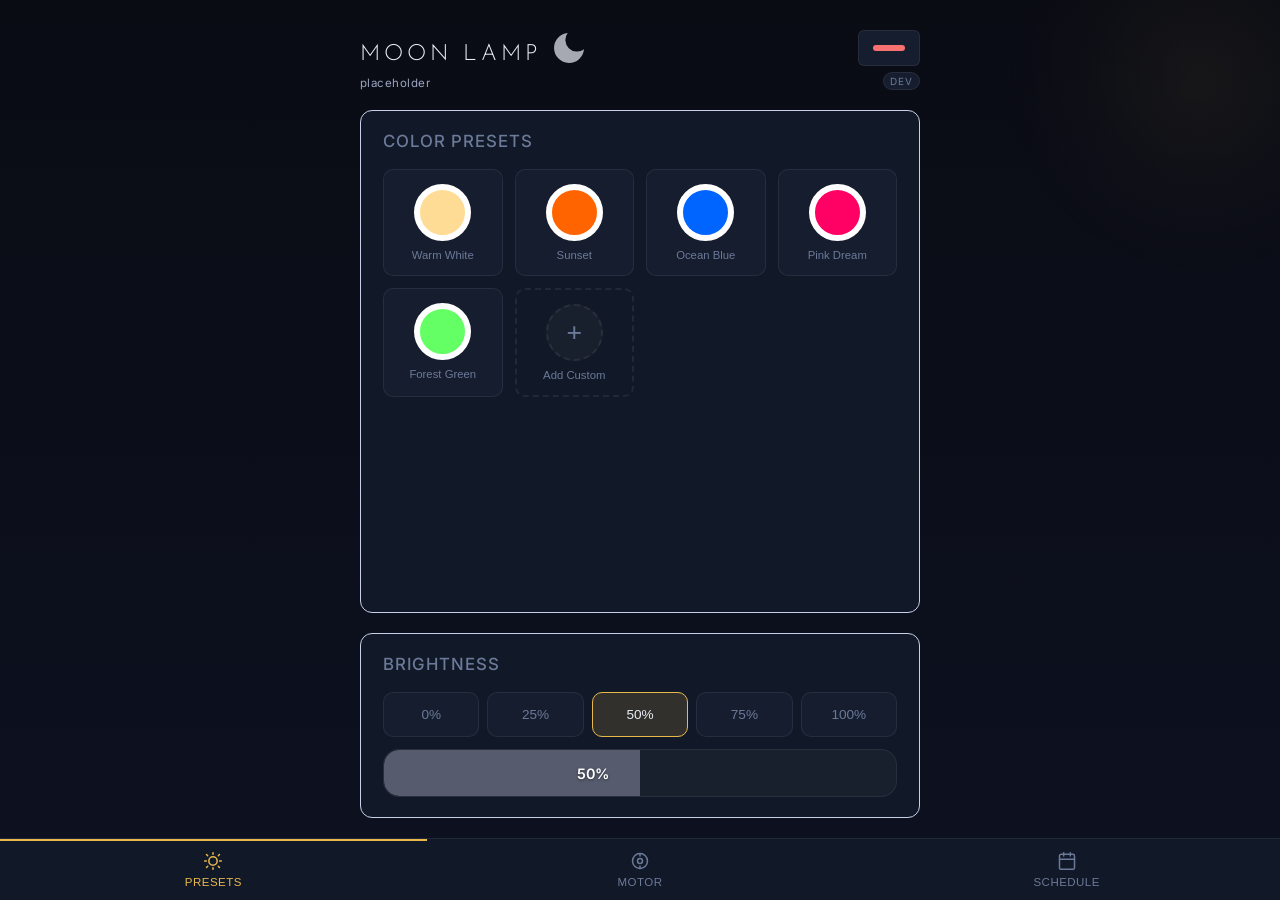
==== index.html @ 032ef9fb "Added specific date feature to motor control with calendar picker, time selection, and persistent da" ====
<!DOCTYPE html>
<html lang="en">

<head>
    <meta charset="UTF-8">
    <meta name="viewport" content="width=device-width, initial-scale=1.0">
    <meta name="theme-color" content="#0f0f1a">
    <meta name="description" content="Control your Moon Phase Lamp">

    <!-- iOS PWA Support -->
    <meta name="apple-mobile-web-app-capable" content="yes">
    <meta name="apple-mobile-web-app-status-bar-style" content="black-translucent">
    <meta name="apple-mobile-web-app-title" content="Moon Lamp">
    <link rel="apple-touch-icon" href="icon-192.png">
    <link rel="apple-touch-icon" sizes="180x180" href="icon-192.png">

    <title>Moon Lamp Control</title>
    <link rel="manifest" href="manifest.json">
    <link rel="preconnect" href="https://fonts.googleapis.com">
    <link rel="preconnect" href="https://fonts.gstatic.com" crossorigin>
    <link href="https://fonts.googleapis.com/css2?family=Inter:wght@400;500;600;700&family=Josefin+Sans:wght@300;400;600&display=swap" rel="stylesheet">

    <!-- Modular CSS -->
    <link rel="stylesheet" href="css/base.css">
    <link rel="stylesheet" href="css/components.css">
    <link rel="stylesheet" href="css/tabs.css">
    <link rel="stylesheet" href="css/led-ring.css">
    <link rel="stylesheet" href="css/presets.css">
    <link rel="stylesheet" href="css/motor.css">
    <link rel="stylesheet" href="css/automations.css">
    <link rel="stylesheet" href="css/modal.css">
    <link rel="stylesheet" href="css/responsive.css">

    <link rel="icon" type="image/svg+xml" href="icon.svg">
    <link rel="icon" type="image/png" href="icon-192.png">
</head>

<body>
    <div class="container">
        <header>
            <div class="header-row">
                <div class="app-title">
                    <h1>Moon Lamp</h1>
                    <span id="titleMoonIcon"></span>
                </div>
                <div class="header-actions">
                    <!-- Reset button (hidden, for debugging)
                    <button class="reset-btn" id="resetAppBtn" title="Reset app and clear cache">
                        <svg width="18" height="18" viewBox="0 0 24 24" fill="none" stroke="currentColor" stroke-width="2">
                            <path d="M3 12a9 9 0 0 1 9-9 9.75 9.75 0 0 1 6.74 2.74L21 8"/>
                            <path d="M21 3v5h-5"/>
                            <path d="M21 12a9 9 0 0 1-9 9 9.75 9.75 0 0 1-6.74-2.74L3 16"/>
                            <path d="M3 21v-5h5"/>
                        </svg>
                    </button>
                    -->
                    <div class="connection-status" id="connectionStatus">
                        <span class="status-dot" id="statusDot"></span>
                    </div>
                </div>
            </div>
            <div class="header-row">
                <span id="deviceNameLabel" class="device-name"></span>
                <span id="appVersion" class="app-version"></span>
            </div>
        </header>

        <!-- Presets Tab -->
        <div class="tab-content active" id="presets">
            <div class="presets-layout">
                <div class="card color-presets-card">
                    <h2>Color Presets</h2>
                    <div class="preset-grid-scroll">
                        <div class="preset-grid">
                            <button class="preset-btn" data-preset="0">
                                <div class="preset-color" style="background: rgb(255,220,150);"></div>
                                <span>Warm White</span>
                            </button>
                            <button class="preset-btn" data-preset="1">
                                <div class="preset-color" style="background: rgb(255,100,0);"></div>
                                <span>Sunset</span>
                            </button>
                            <button class="preset-btn" data-preset="2">
                                <div class="preset-color" style="background: rgb(0,100,255);"></div>
                                <span>Ocean Blue</span>
                            </button>
                            <button class="preset-btn" data-preset="3">
                                <div class="preset-color" style="background: rgb(255,0,100);"></div>
                                <span>Pink Dream</span>
                            </button>
                            <button class="preset-btn" data-preset="4">
                                <div class="preset-color" style="background: rgb(100,255,100);"></div>
                                <span>Forest Green</span>
                            </button>
                        </div>
                    </div>
                </div>

                <div class="card brightness-card">
                    <h2>Brightness</h2>
                    <div class="brightness-grid">
                        <button class="brightness-btn" data-brightness="0">0%</button>
                        <button class="brightness-btn" data-brightness="25">25%</button>
                        <button class="brightness-btn" data-brightness="50">50%</button>
                        <button class="brightness-btn" data-brightness="75">75%</button>
                        <button class="brightness-btn" data-brightness="100">100%</button>
                    </div>
                    <div class="brightness-slider-container">
                        <div class="brightness-slider" id="brightnessSlider">
                            <div class="brightness-slider-fill" id="brightnessSliderFill"></div>
                            <span class="brightness-slider-value" id="brightnessSliderValue">50%</span>
                        </div>
                    </div>
                </div>
            </div>
        </div>

        <!-- Custom Tab -->
        <div class="tab-content" id="custom">
            <!-- LED Ring Visualization (only visible on Custom tab) -->
            <div class="card">
                <div class="led-ring-header">
                    <h2>LED Ring</h2>
                    <label class="toggle-label">
                        <input type="checkbox" id="selectMultipleToggle">
                        <span>Select multiple</span>
                    </label>
                </div>
                <div class="led-ring" id="ledRing">
                    <!-- LEDs will be generated by JavaScript -->
                    <button class="led-center-btn" id="selectAllBtn">
                        <span>ALL</span>
                    </button>
                </div>
            </div>

            <!-- Unified LED Control -->
            <div class="card">
                <h2>LED Control</h2>
                <p class="info-text" id="ledControlInfo">Select LEDs in the ring above, then apply color and brightness.
                </p>

                <div class="color-picker">
                    <label>Color:</label>
                    <input type="color" id="colorPicker" value="#ffdc96">
                </div>
                <div class="brightness-control">
                    <label>Brightness:</label>
                    <input type="range" id="customBrightness" min="0" max="100" value="75">
                    <span id="customBrightnessValue">75%</span>
                </div>

                <p class="info-text" id="selectedLedInfo">Selected: <span id="selectedLedCount">0 LEDs</span></p>

                <button class="btn btn-primary" id="applyCustomBtn">Select LEDs first</button>
            </div>
        </div>

        <!-- Motor Tab -->
        <div class="tab-content" id="motor">
            <div class="motor-layout">
                <div class="card motor-card">
                    <div class="motor-header">
                        <h2>Motor Control</h2>
                        <div id="specificDateDisplay" class="specific-date-display">
                            <svg width="13" height="13" viewBox="0 0 24 24" fill="none" stroke="currentColor"
                                stroke-width="2" stroke-linecap="round" stroke-linejoin="round">
                                <rect x="3" y="4" width="18" height="18" rx="2" ry="2"></rect>
                                <line x1="16" y1="2" x2="16" y2="6"></line>
                                <line x1="8" y1="2" x2="8" y2="6"></line>
                                <line x1="3" y1="10" x2="21" y2="10"></line>
                            </svg>
                            <span id="specificDateText"></span>
                        </div>
                    </div>
                    <div class="motor-dial-container">
                        <svg id="motorDial" viewBox="0 0 250 250">
                            <!-- Outer circle -->
                            <circle cx="125" cy="125" r="100" fill="none" stroke="rgba(200,207,232,0.2)" stroke-width="3" />
                            <circle cx="125" cy="125" r="85" fill="none" stroke="rgba(128,128,128,0.25)" stroke-width="1"
                                stroke-dasharray="4 4" />
                            <!-- Degree markers -->
                            <g id="degreeMarkers"></g>
                            <!-- Current position marker (blue) -->
                            <line id="currentPosMarker" x1="125" y1="125" x2="125" y2="35" stroke="#3b82f6" stroke-width="4"
                                stroke-linecap="round" opacity="0.7" />
                            <!-- Target pointer (green) -->
                            <line id="motorPointer" x1="125" y1="125" x2="125" y2="35" stroke="#22c55e" stroke-width="5"
                                stroke-linecap="round" />
                            <circle cx="125" cy="125" r="16" fill="#22c55e" />
                            <circle cx="125" cy="125" r="12" style="fill: var(--background)" />
                            <g id="dialMoonPhase"></g>
                        </svg>
                        <div class="motor-angle-display">
                            <div class="current-pos-value"><span id="currentPosition">0°</span></div>
                            <div class="motor-value"><span id="motorValue">0°</span></div>
                        </div>
                    </div>
                    <div class="motor-buttons-container">
                        <div class="motor-left-buttons">
                            <div class="motor-settings-container">
                                <button class="square-btn settings-btn" id="motorSettingsBtn" title="Motor settings">
                                    <svg width="20" height="20" viewBox="0 0 24 24" fill="none" stroke="currentColor"
                                        stroke-width="2" stroke-linecap="round" stroke-linejoin="round">
                                        <circle cx="12" cy="12" r="3"></circle>
                                        <path
                                            d="M19.4 15a1.65 1.65 0 0 0 .33 1.82l.06.06a2 2 0 0 1 0 2.83 2 2 0 0 1-2.83 0l-.06-.06a1.65 1.65 0 0 0-1.82-.33 1.65 1.65 0 0 0-1 1.51V21a2 2 0 0 1-2 2 2 2 0 0 1-2-2v-.09A1.65 1.65 0 0 0 9 19.4a1.65 1.65 0 0 0-1.82.33l-.06.06a2 2 0 0 1-2.83 0 2 2 0 0 1 0-2.83l.06-.06a1.65 1.65 0 0 0 .33-1.82 1.65 1.65 0 0 0-1.51-1H3a2 2 0 0 1-2-2 2 2 0 0 1 2-2h.09A1.65 1.65 0 0 0 4.6 9a1.65 1.65 0 0 0-.33-1.82l-.06-.06a2 2 0 0 1 0-2.83 2 2 0 0 1 2.83 0l.06.06a1.65 1.65 0 0 0 1.82.33H9a1.65 1.65 0 0 0 1-1.51V3a2 2 0 0 1 2-2 2 2 0 0 1 2 2v.09a1.65 1.65 0 0 0 1 1.51 1.65 1.65 0 0 0 1.82-.33l.06-.06a2 2 0 0 1 2.83 0 2 2 0 0 1 0 2.83l-.06.06a1.65 1.65 0 0 0-.33 1.82V9a1.65 1.65 0 0 0 1.51 1H21a2 2 0 0 1 2 2 2 2 0 0 1-2 2h-.09a1.65 1.65 0 0 0-1.51 1z">
                                        </path>
                                    </svg>
                                </button>
                                <div class="motor-settings-menu" id="motorSettingsMenu">
                                    <button class="menu-item" id="updateEveryBtn">
                                        <svg width="16" height="16" viewBox="0 0 24 24" fill="none" stroke="currentColor"
                                            stroke-width="2" stroke-linecap="round" stroke-linejoin="round">
                                            <circle cx="12" cy="12" r="10"></circle>
                                            <polyline points="12 6 12 12 16 14"></polyline>
                                        </svg>
                                        Update every
                                    </button>
                                    <button class="menu-item" id="calibrateBtn">
                                        <svg width="16" height="16" viewBox="0 0 24 24" fill="none" stroke="currentColor"
                                            stroke-width="2" stroke-linecap="round" stroke-linejoin="round">
                                            <circle cx="12" cy="12" r="10"></circle>
                                            <line x1="22" y1="12" x2="18" y2="12"></line>
                                            <line x1="6" y1="12" x2="2" y2="12"></line>
                                            <line x1="12" y1="6" x2="12" y2="2"></line>
                                            <line x1="12" y1="22" x2="12" y2="18"></line>
                                        </svg>
                                        Calibrate
                                    </button>
                                    <button class="menu-item" id="zeroBtn">
                                        <svg width="16" height="16" viewBox="0 0 24 24" fill="none" stroke="currentColor"
                                            stroke-width="2" stroke-linecap="round" stroke-linejoin="round">
                                            <circle cx="12" cy="12" r="10"></circle>
                                            <line x1="12" y1="8" x2="12" y2="16"></line>
                                            <line x1="8" y1="12" x2="16" y2="12"></line>
                                        </svg>
                                        Zero
                                    </button>
                                    <button class="menu-item" id="specificDateBtn">
                                        <svg width="16" height="16" viewBox="0 0 24 24" fill="none" stroke="currentColor"
                                            stroke-width="2" stroke-linecap="round" stroke-linejoin="round">
                                            <rect x="3" y="4" width="18" height="18" rx="2" ry="2"></rect>
                                            <line x1="16" y1="2" x2="16" y2="6"></line>
                                            <line x1="8" y1="2" x2="8" y2="6"></line>
                                            <line x1="3" y1="10" x2="21" y2="10"></line>
                                        </svg>
                                        Specific date
                                    </button>
                                </div>
                            </div>
                            <button class="square-btn speed-toggle-btn" id="speedToggleBtn" title="Motor speed">
                                <span id="speedToggleIcon">▶</span>
                            </button>
                        </div>
                        <div class="moon-btn-container">
                            <span class="moon-angle-label" id="moonAngle">--°</span>
                            <span class="auto-tracking-label" id="autoTrackingLabel"></span>
                            <button class="square-btn moon-btn" id="realMoonBtn"
                                title="Set to Real Moon Position">
                                <!-- Injected at runtime by motor-controller.js via moonIconSvg() from utils.js -->
                            </button>
                        </div>
                    </div>
                </div>

            </div>
            <div class="motor-presets-card">
                <div class="motor-preset-scroll">
                    <div class="motor-preset-list" id="motorPresetList"></div>
                </div>
            </div>
        </div>

        <!-- Automations Tab -->
        <div class="tab-content" id="automations">
            <div class="card">
                <h2>Scheduled Lighting</h2>

                <div id="automationsList">
                    <p class="info-text">Connect to lamp to view automations.</p>
                </div>

                <!-- Add Schedule Button -->
                <button class="btn btn-primary" id="addAutomationBtn">Add Schedule</button>
            </div>
        </div>

    </div>

    <div class="tabs">
        <button class="tab-btn active" data-tab="presets">
            <svg width="20" height="20" viewBox="0 0 24 24" fill="none" stroke="currentColor" stroke-width="1.8" stroke-linecap="round" stroke-linejoin="round"><circle cx="12" cy="12" r="5"/><path d="M12 2v2M12 20v2M4.22 4.22l1.42 1.42M18.36 18.36l1.42 1.42M2 12h2M20 12h2M4.22 19.78l1.42-1.42M18.36 5.64l1.42-1.42"/></svg>
            <span>Presets</span>
        </button>
        <button class="tab-btn" data-tab="motor">
            <svg width="20" height="20" viewBox="0 0 24 24" fill="none" stroke="currentColor" stroke-width="1.8" stroke-linecap="round" stroke-linejoin="round"><circle cx="12" cy="12" r="3"/><circle cx="12" cy="12" r="9"/><line x1="12" y1="3" x2="12" y2="6"/><line x1="12" y1="18" x2="12" y2="21"/></svg>
            <span>Motor</span>
        </button>
        <button class="tab-btn" data-tab="automations">
            <svg width="20" height="20" viewBox="0 0 24 24" fill="none" stroke="currentColor" stroke-width="1.8" stroke-linecap="round" stroke-linejoin="round"><rect x="3" y="4" width="18" height="18" rx="2"/><line x1="16" y1="2" x2="16" y2="6"/><line x1="8" y1="2" x2="8" y2="6"/><line x1="3" y1="10" x2="21" y2="10"/></svg>
            <span>Schedule</span>
        </button>
    </div>

    <script src="suncalc.js"></script>
    <script src="iro.min.js"></script>
    <script type="module" src="js/app.js"></script>
</body>

</html>
---- css/base.css ----
* {
    margin: 0;
    padding: 0;
    box-sizing: border-box;
}

html {
    height: 100%;
    height: var(--app-height, 100dvh);
    overscroll-behavior-x: none;
}

:root {
    --primary: #c8cfe8;
    --primary-light: #e2e6f3;
    --secondary: #8b95b8;
    --background: #0a0c14;
    --background-gradient: linear-gradient(180deg, #0a0c14 0%, #0d1120 100%);
    --card-bg: #111827;
    --card-border: rgba(255, 255, 255, 0.07);
    --card-glow: transparent;
    --text: #e8ecf4;
    --text-secondary: #6b7a99;
    --accent: #e8b84b;
    --accent-glow: rgba(232, 184, 75, 0.25);
    --success: #4ade80;
    --success-glow: rgba(74, 222, 128, 0.3);
    --danger: #f87171;
    --danger-glow: rgba(248, 113, 113, 0.3);
    --glass-bg: rgba(255, 255, 255, 0.03);
    --glass-border: rgba(255, 255, 255, 0.07);
    --surface: #161d2e;
    --surface-raised: #1c2438;
    --dial-target: #22c55e;
    --dial-current: #3b82f6;
    --accent-bg: rgba(232, 184, 75, 0.15);
    --hover-border: rgba(255, 255, 255, 0.15);
}

[data-theme="light"] {
    --primary: #3d4f7c;
    --primary-light: #5a6fa0;
    --secondary: #6b7a99;
    --background: #f0f2f7;
    --background-gradient: linear-gradient(180deg, #f0f2f7 0%, #e8ebf4 100%);
    --card-bg: #ffffff;
    --card-border: rgba(0, 0, 0, 0.08);
    --card-glow: transparent;
    --text: #1a2035;
    --text-secondary: #5a6580;
    --accent: #f59e0b;
    --accent-glow: rgba(245, 158, 11, 0.2);
    --success: #16a34a;
    --success-glow: rgba(22, 163, 74, 0.2);
    --danger: #dc2626;
    --danger-glow: rgba(220, 38, 38, 0.2);
    --glass-bg: rgba(0, 0, 0, 0.02);
    --glass-border: rgba(0, 0, 0, 0.08);
    --surface: #e8ebf4;
    --surface-raised: #dde1ee;
    --dial-target: #34d399;
    --dial-current: #2563eb;
    --accent-bg: rgba(245, 158, 11, 0.15);
    --hover-border: rgba(0, 0, 0, 0.2);
}

body {
    font-family: 'Inter', -apple-system, BlinkMacSystemFont, 'Segoe UI', Roboto, Oxygen, Ubuntu, Cantarell, sans-serif;
    background: var(--background);
    background-image: var(--background-gradient);
    background-attachment: fixed;
    color: var(--text);
    height: var(--app-height, 100dvh);
    margin: 0;
    display: flex;
    flex-direction: column;
    overflow-x: hidden;
    overflow-y: auto;
    overscroll-behavior-y: contain;
    position: relative;
}

/* Subtle moon glow in top-right corner */
body::before {
    content: '';
    position: fixed;
    top: -120px;
    right: -120px;
    width: 400px;
    height: 400px;
    border-radius: 50%;
    background: radial-gradient(circle, rgba(232, 184, 75, 0.06) 0%, rgba(232, 184, 75, 0.02) 40%, transparent 70%);
    pointer-events: none;
    z-index: 0;
}

.container {
    flex: 1 1 0;
    max-width: 600px;
    width: 100%;
    margin: 0 auto;
    padding: 20px;
    position: relative;
    z-index: 1;
    overflow-x: hidden;
    overflow-y: auto;
    -webkit-overflow-scrolling: touch;
    overscroll-behavior-y: contain;
    display: flex;
    flex-direction: column;
    min-height: 0;
}

header {
    display: flex;
    flex-direction: column;
    gap: 6px;
    margin-bottom: 10px;
    padding: 0 0 10px 0;
    flex-shrink: 0;
}

.header-row {
    display: flex;
    align-items: flex-end;
    justify-content: space-between;
}

.header-actions {
    display: flex;
    align-items: center;
    gap: 12px;
}

.reset-btn {
    background: transparent;
    border: 1px solid var(--glass-border);
    border-radius: 50%;
    width: 36px;
    height: 36px;
    display: flex;
    align-items: center;
    justify-content: center;
    cursor: pointer;
    color: var(--text-secondary);
}

.reset-btn:active {
    transform: scale(0.95);
    background: rgba(255, 255, 255, 0.1);
}

.update-btn {
    display: inline-flex;
    align-items: center;
    justify-content: center;
    padding: 0 14px;
    height: 36px;
    background: var(--success);
    border: none;
    border-radius: 6px;
    color: var(--background);
    font-size: 0.8em;
    font-weight: 600;
    letter-spacing: 0.03em;
    cursor: pointer;
}

.update-btn:hover {
    opacity: 0.9;
}

.update-btn:active {
    transform: scale(0.97);
}

.install-btn {
    display: inline-flex;
    align-items: center;
    justify-content: center;
    padding: 0 14px;
    height: 36px;
    background: var(--surface-raised);
    border: 1px solid var(--glass-border);
    border-radius: 6px;
    color: var(--text);
    font-size: 0.8em;
    font-weight: 600;
    letter-spacing: 0.03em;
    cursor: pointer;
}

.install-btn:hover {
    background: var(--card-bg);
}

.install-btn:active {
    transform: scale(0.97);
}

.app-title {
    display: flex;
    align-items: baseline;
    gap: 8px;
    cursor: pointer;
    user-select: none;
    -webkit-user-select: none;
}

#titleMoonIcon {
    display: inline-flex;
    color: var(--text);
    opacity: 0.7;
    line-height: 0;
    position: relative;
    top: 8px;
}

.device-name {
    font-family: 'Inter', sans-serif;
    font-size: 0.72em;
    font-weight: 400;
    color: #9aa5c0;
    letter-spacing: 0.04em;
    opacity: 0;
    transition: opacity 0.3s ease;
    white-space: nowrap;
    overflow: hidden;
    text-overflow: ellipsis;
    max-width: 160px;
}

.device-name.visible {
    opacity: 1;
}

.device-name.clickable {
    cursor: pointer;
}

.device-name.clickable:hover {
    color: var(--text);
}

h1 {
    font-family: 'Josefin Sans', 'Inter', sans-serif;
    font-size: 1.4em;
    font-weight: 300;
    color: var(--text);
    letter-spacing: 0.18em;
    text-transform: uppercase;
    cursor: pointer;
    user-select: none;
    -webkit-user-select: none;
    white-space: nowrap;
}

.app-version {
    font-size: 0.62em;
    color: var(--text-secondary);
    text-transform: uppercase;
    letter-spacing: 0.1em;
    padding: 2px 6px;
    border: 1px solid var(--glass-border);
    border-radius: 999px;
    background: var(--surface);
}

h2 {
    font-size: 1.05em;
    margin-bottom: 18px;
    color: var(--text-secondary);
    font-weight: 500;
    letter-spacing: 0.06em;
    text-transform: uppercase;
    display: flex;
    align-items: center;
    gap: 8px;
}

h3 {
    font-size: 1em;
    margin-bottom: 12px;
    color: var(--text-secondary);
    font-weight: 500;
    letter-spacing: 0.04em;
    text-transform: uppercase;
}

.info-text {
    color: var(--text-secondary);
    font-size: 0.85em;
    margin-top: 12px;
    line-height: 1.5;
}
---- css/components.css ----
/* Connection Status */
.connection-status {
    display: inline-flex;
    align-items: center;
    justify-content: center;
    background: var(--surface);
    padding: 0 14px;
    border-radius: 6px;
    border: 1px solid var(--glass-border);
    cursor: pointer;
    height: 36px;
}

.connection-status:hover {
    border-color: var(--hover-border);
}

.status-dot {
    width: 32px;
    height: 6px;
    border-radius: 3px;
    background: var(--danger);
    display: flex;
    align-items: center;
    padding: 0 2px;
    gap: 2px;
    overflow: hidden;
}

.status-retry-dot {
    width: 4px;
    min-width: 4px;
    height: 4px;
    border-radius: 50%;
    background: rgba(180, 30, 30, 0.85);
    flex-shrink: 0;
}

.status-dot.connecting {
    background: #60a5fa;
    animation: pulse 1.5s ease-in-out infinite;
}

.status-dot.connected {
    background: var(--success);
}

.status-dot.disconnecting {
    background: var(--danger);
    animation: pulse 1s ease-in-out infinite;
}

@keyframes pulse {
    0%, 100% {
        opacity: 1;
        transform: scale(1);
    }
    50% {
        opacity: 0.6;
        transform: scale(0.9);
    }
}

/* Cards */
.card {
    background: var(--card-bg);
    border-radius: 12px;
    padding: 20px 22px;
    margin-bottom: 16px;
    border: 1px solid var(--primary);
}

/* Buttons */
.btn {
    padding: 13px 24px;
    border: none;
    border-radius: 8px;
    font-size: 0.9em;
    font-weight: 600;
    cursor: pointer;
    width: 100%;
    margin-bottom: 10px;
    letter-spacing: 0.03em;
}

.btn-primary {
    background: var(--primary);
    color: var(--background);
}

.btn-primary:hover {
    background: var(--primary-light);
}

.btn-primary:active {
    transform: scale(0.98);
    opacity: 0.9;
}

.btn-secondary {
    background: var(--surface);
    color: var(--text);
    border: 1px solid var(--glass-border);
}

.btn-secondary:hover {
    background: var(--surface-raised);
    border-color: var(--hover-border);
}

.btn:disabled {
    opacity: 0.35;
    cursor: not-allowed;
    transform: none !important;
}

.btn-icon {
    background: none;
    border: none;
    font-size: 1.2em;
    cursor: pointer;
    padding: 8px;
    border-radius: 8px;
}

.btn-icon:hover {
    background: rgba(255, 255, 255, 0.1);
}

.btn-icon.delete-btn {
    color: var(--text-secondary);
}

.btn-icon.delete-btn:hover {
    color: #ef4444;
    transform: scale(1.1);
}

.btn-icon.loading {
    pointer-events: none;
    opacity: 0.6;
    position: relative;
}

.btn-icon.loading svg {
    opacity: 0;
}

.btn-icon.loading::after {
    content: '';
    position: absolute;
    top: 50%;
    left: 50%;
    width: 14px;
    height: 14px;
    margin: -7px 0 0 -7px;
    border: 2px solid rgba(255, 255, 255, 0.2);
    border-top-color: var(--text-secondary);
    border-radius: 50%;
    animation: spinnerRing 0.7s linear infinite;
}

@keyframes spinnerRing {
    to { transform: rotate(360deg); }
}

/* Toggle Label */
.toggle-label {
    display: flex;
    align-items: center;
    gap: 10px;
    font-size: 0.85em;
    color: var(--text-secondary);
    cursor: pointer;
    padding: 6px 12px;
    background: var(--glass-bg);
    border-radius: 20px;
    border: 1px solid var(--glass-border);
}

.toggle-label:hover {
    background: rgba(255, 255, 255, 0.06);
    border-color: var(--primary);
}

.toggle-label input[type="checkbox"] {
    cursor: pointer;
    width: 16px;
    height: 16px;
    accent-color: var(--primary);
}

.toggle-label.small {
    font-size: 0.85em;
}

/* Square Button */
.square-btn {
    width: 56px;
    height: 56px;
    border-radius: 8px;
    background: var(--surface);
    border: 1px solid var(--glass-border);
    cursor: pointer;
    display: flex;
    align-items: center;
    justify-content: center;
}

.square-btn:hover {
    background: var(--surface-raised);
    border-color: var(--hover-border);
}

/* Form Elements */
.form-row {
    display: flex;
    align-items: center;
    gap: 12px;
    margin-bottom: 12px;
}

.form-row label {
    min-width: 80px;
    color: var(--text-secondary);
    font-size: 0.9em;
}

.form-row input[type="time"] {
    flex: 1;
    padding: 10px 14px;
    background: var(--card-bg);
    border: 1px solid var(--glass-border);
    border-radius: 8px;
    color: var(--text);
    font-size: 0.95em;
    cursor: pointer;
    transition: border-color 0.3s ease;
    position: relative;
}

.form-row input[type="time"]::-webkit-calendar-picker-indicator {
    position: absolute;
    top: 0;
    left: 0;
    right: 0;
    bottom: 0;
    width: auto;
    height: auto;
    color: transparent;
    background: transparent;
    cursor: pointer;
}

.form-row input[type="time"]::-webkit-datetime-edit {
    cursor: pointer;
}

.form-row select {
    flex: 1;
    padding: 10px 14px;
    background: var(--card-bg);
    border: 1px solid var(--glass-border);
    border-radius: 8px;
    color: var(--text);
    font-size: 0.95em;
    cursor: pointer;
    transition: border-color 0.3s ease;
    appearance: none;
    -webkit-appearance: none;
}

.form-row input[type="time"]:focus,
.form-row select:focus {
    outline: none;
    border-color: var(--primary);
}

.form-row input[type="range"] {
    flex: 1;
    height: 6px;
    -webkit-appearance: none;
    appearance: none;
    background: rgba(255, 255, 255, 0.1);
    border-radius: 3px;
}

.form-row input[type="range"]::-webkit-slider-thumb {
    -webkit-appearance: none;
    width: 16px;
    height: 16px;
    border-radius: 50%;
    background: var(--primary);
    cursor: pointer;
}

.form-row span {
    min-width: 40px;
    text-align: right;
    font-weight: 600;
    color: var(--text);
    font-size: 0.9em;
}

/* Color Picker */
.color-picker {
    display: flex;
    align-items: center;
    gap: 15px;
    margin-bottom: 18px;
    padding: 12px 16px;
    background: var(--glass-bg);
    border-radius: 12px;
    border: 1px solid var(--glass-border);
}

.color-picker label {
    font-weight: 500;
    min-width: 70px;
    color: var(--text-secondary);
    font-size: 0.9em;
}

.color-picker input[type="color"] {
    width: 50px;
    height: 50px;
    border: none;
    border-radius: 12px;
    cursor: pointer;
    background: transparent;
    padding: 0;
}

.color-picker input[type="color"]::-webkit-color-swatch-wrapper {
    padding: 4px;
}

.color-picker input[type="color"]::-webkit-color-swatch {
    border-radius: 8px;
    border: 2px solid rgba(255, 255, 255, 0.15);
    box-shadow: 0 2px 10px rgba(0, 0, 0, 0.3);
}

/* Brightness Control */
.brightness-control {
    display: flex;
    align-items: center;
    gap: 15px;
    margin-bottom: 18px;
    padding: 12px 16px;
    background: var(--glass-bg);
    border-radius: 12px;
    border: 1px solid var(--glass-border);
}

.brightness-control label {
    font-weight: 500;
    min-width: 70px;
    color: var(--text-secondary);
    font-size: 0.9em;
}

.brightness-control input[type="range"] {
    flex: 1;
    height: 6px;
    -webkit-appearance: none;
    appearance: none;
    background: rgba(255, 255, 255, 0.1);
    border-radius: 3px;
    outline: none;
}

.brightness-control input[type="range"]::-webkit-slider-thumb {
    -webkit-appearance: none;
    appearance: none;
    width: 20px;
    height: 20px;
    border-radius: 50%;
    background: linear-gradient(135deg, var(--primary), var(--secondary));
    cursor: pointer;
    box-shadow: 0 2px 10px rgba(99, 102, 241, 0.4);
    transition: transform 0.2s ease;
}

.brightness-control input[type="range"]::-webkit-slider-thumb:hover {
    transform: scale(1.2);
}

.brightness-control span {
    min-width: 45px;
    text-align: right;
    font-weight: 600;
    color: var(--primary-light);
}

/* Dialog */
.preset-dialog {
    position: fixed;
    top: 0;
    left: 0;
    right: 0;
    bottom: 0;
    background: rgba(0, 0, 0, 0.7);
    backdrop-filter: blur(5px);
    display: flex;
    align-items: center;
    justify-content: center;
    z-index: 2000;
}

.preset-dialog-content {
    background: var(--card-bg);
    border: 1px solid var(--card-border);
    border-radius: 12px;
    padding: 24px;
    max-width: 90%;
    width: 340px;
    box-shadow: 0 8px 32px rgba(0, 0, 0, 0.4);
}

.preset-dialog-content h3 {
    margin-bottom: 20px;
    color: var(--text);
    font-size: 1.2em;
    font-weight: 600;
}

.preset-dialog-content.preset-dialog-wide {
    width: 360px;
}

.color-picker-container {
    display: flex;
    justify-content: center;
    margin-bottom: 20px;
}

.preset-dialog-content .form-row input[type="text"] {
    flex: 1;
    padding: 12px 14px;
    background: var(--card-bg);
    border: 1px solid var(--glass-border);
    border-radius: 8px;
    color: var(--text);
    font-size: 0.95em;
    transition: border-color 0.3s ease;
}

.preset-dialog-content .form-row input[type="text"]:focus {
    outline: none;
    border-color: var(--primary);
}

.preset-dialog-content .form-row input[type="text"]::placeholder {
    color: var(--text-secondary);
    opacity: 0.6;
}

.dialog-buttons {
    display: flex;
    gap: 12px;
    margin-top: 20px;
}

.dialog-buttons .btn {
    flex: 1;
    margin-bottom: 0;
}
---- css/tabs.css ----
/* Tabs */
.tabs {
    flex-shrink: 0;
    display: flex;
    background: var(--card-bg);
    border-top: 1px solid var(--card-border);
    z-index: 100;
}

.tab-btn {
    flex: 1;
    padding: 10px 8px 12px;
    background: transparent;
    border: none;
    border-top: 2px solid transparent;
    color: var(--text-secondary);
    font-size: 0.72em;
    font-weight: 500;
    letter-spacing: 0.04em;
    text-transform: uppercase;
    cursor: pointer;
    display: flex;
    flex-direction: column;
    align-items: center;
    gap: 5px;
    -webkit-tap-highlight-color: transparent;
}

.tab-btn:hover:not(.active) {
    color: var(--primary-light);
}

.tab-btn.active {
    color: var(--accent);
    border-top-color: var(--accent);
}

.tab-content {
    display: none;
    flex: 1 1 0;
    min-height: 0;
    max-height: 100%;
}

.tab-content.active {
    display: flex;
    flex-direction: column;
    overflow: hidden;
}

#presets.tab-content.active {
    overflow: visible;
}

#automations.tab-content.active {
    overflow: hidden;
}

#motor.tab-content.active,
#automations.tab-content.active {
    padding-bottom: 0;
}

#motor .card,
#automations .card {
    flex: 1;
    margin-bottom: 0;
    min-height: 0;
}
---- css/led-ring.css ----
/* LED Ring */
.led-ring-header {
    display: flex;
    justify-content: space-between;
    align-items: center;
    margin-bottom: 15px;
}

.led-ring-header h2 {
    margin-bottom: 0;
}

.led-ring {
    position: relative;
    width: 250px;
    height: 250px;
    margin: 20px auto;
}

/* Decorative ring background */
.led-ring::before {
    content: '';
    position: absolute;
    top: 50%;
    left: 50%;
    transform: translate(-50%, -50%);
    width: 200px;
    height: 200px;
    border-radius: 50%;
    border: 1px dashed rgba(99, 102, 241, 0.2);
    pointer-events: none;
}

.led-center-btn {
    position: absolute;
    top: 50%;
    left: 50%;
    transform: translate(-50%, -50%);
    width: 64px;
    height: 64px;
    border-radius: 50%;
    background: var(--glass-bg);
    border: 2px solid var(--glass-border);
    color: var(--text-secondary);
    font-weight: 600;
    font-size: 0.85em;
    cursor: pointer;
    transition: all 0.3s cubic-bezier(0.4, 0, 0.2, 1);
    display: flex;
    align-items: center;
    justify-content: center;
    backdrop-filter: blur(10px);
}

.led-center-btn:hover {
    border-color: var(--primary);
    color: var(--text);
    background: rgba(99, 102, 241, 0.1);
    transform: translate(-50%, -50%) scale(1.05);
}

.led-center-btn.active {
    border-color: var(--accent);
    background: var(--primary);
    color: var(--background);
    transform: translate(-50%, -50%) scale(1.05);
}

.led {
    position: absolute;
    width: 24px;
    height: 24px;
    border-radius: 50%;
    background: rgba(40, 40, 60, 0.8);
    border: 2px solid rgba(255, 255, 255, 0.1);
    cursor: pointer;
}

.led:hover {
    transform: scale(1.3);
    border-color: var(--primary);
    box-shadow: 0 0 10px rgba(200, 207, 232, 0.3);
}

.led.selected {
    border: 2px solid var(--accent);
    box-shadow: 0 0 12px var(--accent-glow);
    transform: scale(1.15);
}
---- css/presets.css ----
/* Presets Layout */
.presets-layout {
    display: flex;
    flex-direction: column;
    flex: 1;
    min-height: 0;
    overflow: hidden;
    gap: 20px;
}

.color-presets-card {
    flex: 1;
    display: flex;
    flex-direction: column;
    min-height: 0;
    overflow: hidden;
    margin-bottom: 0;
}

.preset-grid-scroll {
    flex: 1;
    overflow-y: auto;
    margin: -4px;
    padding: 4px;
}

.brightness-card {
    flex-shrink: 0;
    margin-bottom: 0;
}

.brightness-grid {
    display: flex;
    gap: 8px;
}

.brightness-grid .brightness-btn {
    flex: 1;
    min-width: 0;
    padding: 14px 8px;
}

.brightness-grid .brightness-btn:hover {
    border-color: var(--primary);
}

/* Brightness Slider */
.brightness-slider-container {
    margin-top: 12px;
}

.brightness-slider {
    position: relative;
    height: 48px;
    background: var(--glass-bg);
    border: 1px solid var(--glass-border);
    border-radius: 16px;
    cursor: pointer;
    overflow: hidden;
    user-select: none;
    -webkit-user-select: none;
}

.brightness-slider-fill {
    position: absolute;
    top: 0;
    left: 0;
    height: 100%;
    width: 50%;
    background: var(--primary);
    border-radius: 15px 0 0 15px;
    transition: width 0.05s ease-out;
    opacity: 0.35;
}

.brightness-slider-value {
    position: absolute;
    top: 50%;
    left: 4px;
    transform: translateY(-50%);
    font-size: 0.9em;
    font-weight: 600;
    color: white;
    text-shadow: 0 1px 3px rgba(0, 0, 0, 0.5);
    pointer-events: none;
    white-space: nowrap;
}

/* Presets */
.preset-grid {
    display: grid;
    grid-template-columns: repeat(auto-fit, minmax(100px, 1fr));
    gap: 12px;
}

.preset-btn,
.brightness-btn {
    padding: 14px 10px;
    background: var(--surface);
    border: 1px solid var(--glass-border);
    border-radius: 10px;
    cursor: pointer;
    display: flex;
    flex-direction: column;
    align-items: center;
    gap: 8px;
    color: var(--text-secondary);
    position: relative;
}

.preset-btn.delete-mode {
    overflow: hidden;
}

.preset-btn:hover,
.brightness-btn:hover {
    background: var(--surface-raised);
    border-color: var(--primary);
    color: var(--text);
}

.preset-btn.active,
.brightness-btn.active {
    border-color: var(--accent);
    background: var(--accent-bg);
    color: var(--text);
}

.preset-btn span,
.brightness-btn {
    font-size: 0.85em;
    font-weight: 500;
}

.preset-color {
    width: 57px;
    height: 57px;
    border-radius: 50%;
    border: 6px solid white;
}

/* Custom Presets */
.preset-delete {
    position: absolute;
    top: 0;
    right: 0;
    width: 36px;
    height: 36px;
    border-radius: 50%;
    background: rgba(239, 68, 68, 0.9);
    border: none;
    color: white;
    font-size: 14px;
    font-weight: bold;
    cursor: pointer;
    display: flex;
    align-items: center;
    justify-content: center;
    opacity: 0;
    transition: opacity 0.2s ease;
}

.preset-btn:hover .preset-delete {
    opacity: 1;
}

/* Delete mode for presets */
.preset-btn.delete-mode {
    border-color: var(--danger);
    animation: shake 0.5s ease-in-out;
}

.preset-btn.delete-mode:hover {
    border-color: var(--danger);
    background: rgba(239, 68, 68, 0.1);
}

@keyframes shake {
    0%, 100% { transform: translateX(0); }
    20% { transform: translateX(-3px); }
    40% { transform: translateX(3px); }
    60% { transform: translateX(-3px); }
    80% { transform: translateX(3px); }
}

.preset-trash-icon {
    position: absolute;
    top: 50%;
    left: 50%;
    transform: translate(-50%, -50%);
    width: 36px;
    height: 36px;
    border-radius: 50%;
    background: rgba(239, 68, 68, 0.9);
    display: flex;
    align-items: center;
    justify-content: center;
    color: white;
    pointer-events: none;
    box-shadow: 0 2px 10px rgba(239, 68, 68, 0.5);
}

.preset-btn.delete-mode .preset-color {
    opacity: 0.4;
}

.preset-btn.delete-mode span {
    opacity: 0.6;
}

.preset-btn.selected {
    border-color: var(--accent);
    background: var(--accent-bg);
    color: var(--text);
}

.add-preset-btn {
    border: 2px dashed var(--glass-border);
    background: transparent;
}

.add-preset-color {
    display: flex;
    align-items: center;
    justify-content: center;
    font-size: 2em;
    color: var(--text-secondary);
    background: var(--glass-bg) !important;
    border: 2px dashed var(--glass-border);
}

.add-preset-btn:hover .add-preset-color {
    color: var(--primary);
    border-color: var(--primary);
}

/* Automation brightness buttons in dialogs */
.automation-brightness-btns {
    display: flex;
    gap: 6px;
    flex-wrap: nowrap;
    width: 100%;
}

.automation-brightness-btns .brightness-select-btn {
    flex: 1;
    padding: 10px 8px;
    background: var(--glass-bg);
    border: 1px solid var(--glass-border);
    border-radius: 8px;
    color: var(--text);
    font-size: 0.85em;
    cursor: pointer;
    text-align: center;
}

.automation-brightness-btns .brightness-select-btn:hover {
    border-color: var(--primary);
}

.automation-brightness-btns .brightness-select-btn.active {
    background: var(--surface-raised);
    border-color: var(--accent);
    color: var(--accent);
}

.brightness-row {
    flex-direction: column;
    align-items: flex-start;
}

.brightness-row label {
    margin-bottom: 8px;
}
---- css/motor.css ----
/* Motor Control */
.motor-header {
    display: flex;
    justify-content: space-between;
    align-items: center;
    margin-bottom: 0;
}

.motor-header h2 {
    margin-bottom: 0;
}

.moon-btn-container {
    display: grid;
    grid-template-columns: auto auto;
    grid-template-rows: auto auto;
    column-gap: 8px;
    row-gap: 2px;
    align-items: center;
}

.moon-btn-container .moon-angle-label {
    grid-column: 1;
    grid-row: 2;
}

.moon-btn-container .auto-tracking-label {
    grid-column: 2;
    grid-row: 1;
    text-align: center;
}

.moon-btn-container .moon-btn {
    grid-column: 2;
    grid-row: 2;
}

.moon-btn {
    border: 2px solid var(--accent);
    color: var(--accent);
}

[data-theme="light"] .moon-btn {
    background: #ffffff;
}

.moon-btn:hover {
    background: var(--accent-bg);
    border-color: var(--accent);
    border-width: 2px;
}

.moon-angle-label {
    font-size: 1.1em;
    font-weight: 700;
    color: var(--accent);
}

.motor-dial-container {
    display: flex;
    flex-direction: column;
    align-items: center;
    position: relative;
    flex: 1 0 auto;
}

#motorDial {
    width: 100%;
    max-width: 400px;
    height: auto;
    cursor: pointer;
    user-select: none;
    -webkit-user-select: none;
    touch-action: none;
}

#motorDial circle {
    transition: stroke 0.3s ease;
}

/* Override inline SVG fill on center circle */
#motorDial circle[r="16"] {
    fill: var(--dial-target);
}

#dialMoonPhase {
    color: var(--accent);
}

/* Moon marker and icon in dial — match the accent color per theme */
#moonMarker {
    stroke: var(--accent) !important;
}

#moonIcon {
    fill: var(--accent) !important;
}

#motorPointer {
    transform-origin: 125px 125px;
    will-change: transform;
    stroke: var(--dial-target);
}

#motorPointer.animating {
    transition: transform 0.3s ease;
}

#currentPosMarker {
    transition: transform 0.3s ease;
    transform-origin: 125px 125px;
    stroke: var(--dial-current);
}

.motor-angle-display {
    display: flex;
    justify-content: center;
    align-items: center;
    gap: 25px;
    width: 100%;
}

.current-pos-value {
    width: 90px;
    text-align: right;
    font-size: 2em;
    font-weight: 700;
    color: var(--dial-current);
}

.motor-value {
    width: 90px;
    text-align: left;
    font-size: 2em;
    font-weight: 700;
    color: var(--dial-target);
}

.motor-buttons-container {
    display: flex;
    align-items: flex-end;
    justify-content: space-between;
    width: 100%;
    margin-top: 12px;
    flex-shrink: 0;
}

.motor-left-buttons {
    display: flex;
    align-items: center;
    gap: 8px;
}

.motor-settings-container {
    display: flex;
    flex-direction: column;
    align-items: center;
    position: relative;
}

.settings-btn {
    border: 2px solid var(--glass-border);
    color: var(--text-secondary);
    padding: 10px;
}

.settings-btn:hover {
    border-color: var(--hover-border);
    color: var(--text);
    background: var(--surface-raised);
}

.settings-btn svg {
    display: block;
}

.motor-settings-menu {
    position: absolute;
    bottom: 100%;
    top: auto;
    left: 0;
    margin-bottom: 6px;
    background: var(--card-bg);
    border: 1px solid var(--card-border);
    border-radius: 8px;
    padding: 4px;
    display: none;
    flex-direction: column;
    gap: 2px;
    min-width: 130px;
    box-shadow: 0 4px 16px rgba(0, 0, 0, 0.4);
    z-index: 100;
}

.motor-settings-menu.show {
    display: flex;
}

.motor-settings-menu .menu-item {
    display: flex;
    align-items: center;
    gap: 10px;
    padding: 10px 14px;
    background: transparent;
    border: none;
    border-radius: 8px;
    color: var(--text);
    font-size: 0.95em;
    cursor: pointer;
    white-space: nowrap;
    -webkit-tap-highlight-color: transparent;
}

.motor-settings-menu .menu-item:hover {
    background: var(--surface-raised);
}

.motor-settings-menu .menu-item:active {
    background: var(--surface);
    transform: scale(0.97);
}

.motor-settings-menu .menu-item svg {
    flex-shrink: 0;
    opacity: 0.7;
}

/* Motor Tab Layout */
#motor.tab-content.active {
    gap: 16px;
}

.motor-layout {
    display: flex;
    flex-direction: column;
    flex: 1;
    min-height: 0;
    overflow: hidden;
    gap: 16px;
}

.motor-layout .motor-card {
    display: flex;
    flex-direction: column;
    flex: 1;
    overflow-y: auto;
    min-height: 0;
}

.motor-presets-card {
    flex-shrink: 0;
    background: var(--card-bg);
    border-radius: 12px;
    padding: 20px 22px;
    border: 1px solid var(--primary);
}

/* Motor Position Presets */
.motor-presets-section {
    margin-top: 16px;
}

.motor-presets-section h3 {
    margin-bottom: 10px;
}

.motor-preset-scroll {
    overflow-x: auto;
    overflow-y: visible;
    padding-bottom: 6px;
    margin: 0 -4px;
    padding-left: 4px;
    padding-right: 4px;
    -webkit-overflow-scrolling: touch;
    scrollbar-width: none;
}

.motor-preset-scroll::-webkit-scrollbar {
    display: none;
}

.motor-preset-list {
    display: flex;
    flex-direction: row;
    gap: 10px;
    width: max-content;
}

.motor-preset-btn {
    display: flex;
    flex-direction: column;
    align-items: center;
    gap: 4px;
    padding: 10px 12px;
    background: var(--surface);
    border: 1px solid var(--glass-border);
    border-radius: 10px;
    cursor: pointer;
    color: var(--text-secondary);
    width: 80px;
    position: relative;
    flex-shrink: 0;
    -webkit-tap-highlight-color: transparent;
    transition: border-color 0.15s, background 0.15s;
}

.motor-preset-btn:hover {
    background: var(--surface-raised);
    border-color: var(--primary);
    color: var(--text);
}

.motor-preset-btn.selected {
    border-color: var(--accent);
    background: var(--accent-bg);
    color: var(--text);
}

.motor-preset-btn.delete-mode {
    border-color: var(--danger);
    animation: shake 0.5s ease-in-out;
    overflow: hidden;
}

.motor-preset-btn.delete-mode:hover {
    border-color: var(--danger);
    background: rgba(239, 68, 68, 0.1);
}

.motor-preset-btn.delete-mode .motor-preset-label,
.motor-preset-btn.delete-mode .motor-preset-angle {
    opacity: 0.4;
}

.motor-preset-moon {
    width: 44px;
    height: 44px;
    display: flex;
    align-items: center;
    justify-content: center;
    color: var(--accent);
}

.motor-preset-moon svg {
    width: 100%;
    height: 100%;
}

.motor-preset-label {
    font-size: 0.78em;
    font-weight: 500;
    text-align: center;
    white-space: nowrap;
    max-width: 68px;
    overflow: hidden;
    text-overflow: ellipsis;
}

.motor-preset-angle {
    font-size: 0.72em;
    color: var(--text-secondary);
    opacity: 0.7;
}

.motor-preset-add {
    background: transparent;
}

.motor-preset-add .motor-preset-moon {
    background: var(--glass-bg);
    border: 2px dashed var(--glass-border);
    border-radius: 50%;
    font-size: 1.6em;
    color: var(--text-secondary);
}

.motor-preset-add:not(:disabled):hover .motor-preset-moon {
    border-color: var(--primary);
    color: var(--primary);
}

.motor-preset-add-disabled {
    opacity: 0.35;
    cursor: default;
    pointer-events: none;
}

.motor-preset-trash {
    position: absolute;
    top: 50%;
    left: 50%;
    transform: translate(-50%, -50%);
    width: 36px;
    height: 36px;
    border-radius: 50%;
    background: rgba(239, 68, 68, 0.9);
    display: flex;
    align-items: center;
    justify-content: center;
    color: white;
    pointer-events: none;
    box-shadow: 0 2px 10px rgba(239, 68, 68, 0.5);
}

.motor-preset-angle-input {
    width: 80px;
    padding: 10px 12px;
    background: var(--card-bg);
    border: 1px solid var(--glass-border);
    border-radius: 8px;
    color: var(--text);
    font-size: 0.95em;
    box-sizing: border-box;
}

.motor-preset-angle-input:focus {
    outline: none;
    border-color: var(--primary);
}

.motor-preset-preview {
    display: flex;
    justify-content: center;
    margin-bottom: 16px;
    color: var(--accent);
}

.auto-tracking-label {
    font-size: 0.7em;
    color: var(--accent);
    font-weight: 600;
    text-align: center;
    min-height: 1em;
}

/* Auto Tracking Modal */
.tracking-interval {
    display: flex;
    align-items: center;
    gap: 12px;
}

.tracking-checkbox {
    width: 20px;
    height: 20px;
    accent-color: var(--primary);
    cursor: pointer;
    flex-shrink: 0;
}

.tracking-interval label {
    color: var(--text-secondary);
    font-size: 0.9em;
}

.tracking-interval select {
    flex: 1;
    padding: 10px 14px;
    background: var(--card-bg);
    border: 1px solid var(--glass-border);
    border-radius: 8px;
    color: var(--text);
    font-size: 0.95em;
    cursor: pointer;
    transition: border-color 0.3s ease;
    appearance: none;
    -webkit-appearance: none;
}

.tracking-interval select:focus {
    outline: none;
    border-color: var(--primary);
}

.tracking-interval select option {
    background: var(--card-bg);
    color: var(--text);
}

/* Specific Date Display */
.specific-date-display {
    display: none;
    align-items: center;
    gap: 5px;
    font-size: 0.78em;
    color: var(--text-secondary);
    white-space: nowrap;
}

.specific-date-display.visible {
    display: flex;
}

.specific-date-display svg {
    flex-shrink: 0;
    opacity: 0.7;
}

/* Speed Toggle Button */
.speed-toggle-btn {
    border: 2px solid var(--glass-border);
    color: var(--text-secondary);
    font-size: 1.1em;
    letter-spacing: -2px;
    flex-shrink: 0;
}

.speed-toggle-btn:hover {
    border-color: var(--hover-border);
    color: var(--text);
    background: var(--surface-raised);
}

.speed-toggle-btn:active {
    transform: scale(0.95);
}
---- css/automations.css ----
/* Automations Tab */
#automations .card {
    display: flex;
    flex-direction: column;
    min-height: 0;
    flex: 1;
    overflow: hidden;
}

#automationsList {
    flex: 1;
    overflow-y: auto;
    overflow-x: hidden;
    min-height: 0;
    margin-bottom: 0;
}

#addAutomationBtn {
    flex-shrink: 0;
    width: 100%;
    margin-top: 16px;
    margin-bottom: 0;
}

.automation-item {
    display: flex;
    justify-content: space-between;
    align-items: center;
    padding: 12px 16px;
    background: var(--glass-bg);
    border-radius: 10px;
    border: 1px solid var(--glass-border);
    margin-bottom: 10px;
    cursor: pointer;
}

.automation-item:hover {
    border-color: var(--primary);
}

.automation-item.disabled {
    opacity: 0.5;
}

.automation-info {
    display: flex;
    flex-direction: column;
    gap: 4px;
}

.automation-time {
    font-size: 1.3em;
    font-weight: 700;
    color: var(--primary-light);
}

.automation-preset {
    font-size: 0.85em;
    color: var(--text-secondary);
}

.automation-actions {
    display: flex;
    align-items: center;
    gap: 10px;
}

.add-automation-form {
    margin-top: 20px;
    padding: 16px;
    background: var(--glass-bg);
    border-radius: 12px;
    border: 1px solid var(--glass-border);
}

.add-automation-form h3 {
    margin: 0 0 16px 0;
    font-size: 1.1em;
    color: var(--text);
}
---- css/modal.css ----
/* Modal System Styles */
.modal-overlay {
    position: fixed;
    top: 0;
    left: 0;
    right: 0;
    bottom: 0;
    background: rgba(0, 0, 0, 0.5);
    display: flex;
    align-items: center;
    justify-content: center;
    z-index: 1000;
    opacity: 0;
    visibility: hidden;
    transition: opacity 0.2s ease, visibility 0.2s ease;
    padding: 20px;
}

.modal-overlay.active {
    opacity: 1;
    visibility: visible;
}

.modal-container {
    background: var(--card-bg);
    border: 1px solid var(--card-border);
    border-radius: 12px;
    padding: 24px;
    max-width: 320px;
    width: 100%;
    text-align: center;
    transform: scale(0.95) translateY(12px);
    transition: transform 0.15s ease;
    box-shadow: 0 8px 32px rgba(0, 0, 0, 0.5);
}

.modal-overlay.active .modal-container {
    transform: scale(1) translateY(0);
}

.modal-icon {
    width: 56px;
    height: 56px;
    border-radius: 50%;
    display: flex;
    align-items: center;
    justify-content: center;
    margin: 0 auto 16px;
    font-size: 24px;
    font-weight: bold;
}

.modal-icon-info {
    background: var(--surface-raised);
    color: var(--primary);
}

.modal-icon-success {
    background: var(--surface-raised);
    color: var(--success);
}

.modal-icon-warning {
    background: var(--surface-raised);
    color: var(--accent);
    padding-bottom: 4px;
}

.modal-icon-error {
    background: var(--surface-raised);
    color: var(--danger);
}

.modal-icon-confirm {
    background: var(--surface-raised);
    color: var(--primary);
}

.modal-title {
    font-size: 1.2em;
    font-weight: 600;
    color: var(--text);
    margin-bottom: 8px;
}

.modal-message {
    font-size: 0.95em;
    color: var(--text-secondary);
    line-height: 1.5;
    margin-bottom: 24px;
    white-space: pre-line;
}

.modal-buttons {
    display: flex;
    gap: 12px;
    justify-content: center;
}

.modal-btn {
    flex: 1;
    padding: 12px 16px;
    border: none;
    border-radius: 8px;
    font-size: 0.9em;
    font-weight: 600;
    letter-spacing: 0.02em;
    cursor: pointer;
    transition: opacity 0.15s ease, transform 0.1s ease;
    max-width: 140px;
}

.modal-btn:active {
    transform: scale(0.97);
}

.modal-btn-info,
.modal-btn-confirm {
    background: var(--primary);
    color: var(--background);
}

.modal-btn-success {
    background: var(--success);
    color: var(--background);
}

.modal-btn-warning {
    background: var(--accent);
    color: var(--background);
}

.modal-btn-error {
    background: var(--danger);
    color: var(--background);
}

.modal-btn-cancel {
    background: var(--surface);
    border: 1px solid var(--glass-border);
    color: var(--text-secondary);
}

.modal-btn-cancel:hover {
    background: var(--surface-raised);
    color: var(--text);
}

/* Settings Modal */
.settings-section {
    text-align: left;
    padding: 14px 0;
    border-top: 1px solid var(--glass-border);
}

.settings-section:first-of-type {
    border-top: none;
    padding-top: 8px;
}

.settings-section-title {
    font-size: 0.7em;
    font-weight: 600;
    letter-spacing: 0.1em;
    text-transform: uppercase;
    color: var(--text-secondary);
    margin-bottom: 12px;
}

.theme-toggle-btn {
    width: 100%;
    margin-bottom: 0;
    font-size: 0.88em;
}
---- css/responsive.css ----
/* Responsive — 480px and below */
@media (max-width: 480px) {
    .container {
        padding: 12px;
    }

    h1 {
        font-size: 1.5em;
    }

    .card {
        padding: 16px;
        border-radius: 12px;
    }

    .tab-btn {
        padding: 8px 6px 10px;
        font-size: 0.68em;
    }

    .led-ring {
        width: 220px;
        height: 220px;
    }

    .led-ring::before {
        width: 180px;
        height: 180px;
    }

    .led {
        width: 20px;
        height: 20px;
    }

    .preset-grid {
        grid-template-columns: repeat(auto-fit, minmax(90px, 1fr));
        gap: 10px;
    }

    .preset-btn,
    .brightness-btn {
        padding: 14px 10px;
    }

    .preset-color {
        width: 50px;
        height: 50px;
    }

    /* Motor: shrink value font on small screens */
    .current-pos-value,
    .motor-value {
        font-size: 1.5em;
    }

    .motor-buttons-container {
        gap: 12px;
    }

}

/* Extra small — 360px and below (e.g. Galaxy A series, older iPhones) */
@media (max-width: 360px) {
    .container {
        padding: 8px;
    }

    h1 {
        font-size: 1.3em;
    }

    .card {
        padding: 12px 14px;
        border-radius: 10px;
        margin-bottom: 12px;
    }

    .tab-btn {
        padding: 7px 4px 9px;
        font-size: 0.65em;
    }

    .led-ring {
        width: 190px;
        height: 190px;
    }

    .led-ring::before {
        width: 155px;
        height: 155px;
    }

    .led {
        width: 18px;
        height: 18px;
    }

    .preset-grid {
        grid-template-columns: repeat(auto-fit, minmax(80px, 1fr));
        gap: 8px;
    }

    .preset-btn,
    .brightness-btn {
        padding: 12px 8px;
    }

    .preset-color {
        width: 44px;
        height: 44px;
    }

    .current-pos-value,
    .motor-value {
        font-size: 1.3em;
    }

    .square-btn {
        width: 46px;
        height: 46px;
    }

    h2 {
        font-size: 0.95em;
        margin-bottom: 12px;
    }

    .brightness-grid .brightness-btn {
        padding: 10px 2px;
        font-size: 0.75em;
        min-width: 0;
    }

    .connection-status {
        padding: 0 10px;
    }
}
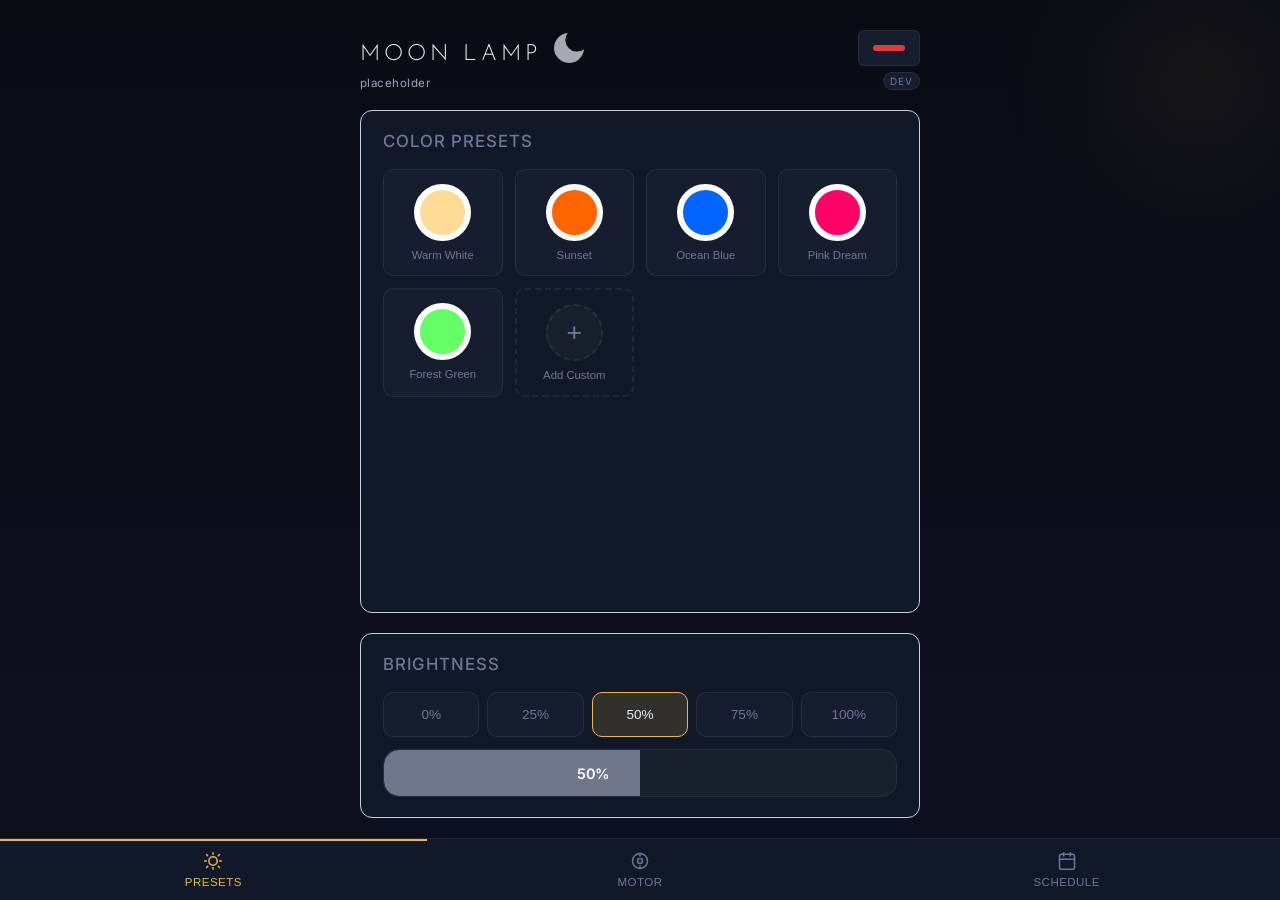
==== commit 8677363b: "Updated danger color values for both light and dark themes, added connection pulse and slider text C" ====
--- a/index.html
+++ b/index.html
@@ -1,4 +1,4 @@
-<!DOCTYPE html>
+﻿<!DOCTYPE html>
 <html lang="en">
 
 <head>
@@ -162,6 +162,12 @@
                 <div class="card motor-card">
                     <div class="motor-header">
                         <h2>Motor Control</h2>
+                        <div class="motor-header-angles-anchor">
+                            <div class="motor-angle-display">
+                                <div class="current-pos-value"><span id="currentPosition">0°</span></div>
+                                <div class="motor-value"><span id="motorValue">0°</span></div>
+                            </div>
+                        </div>
                         <div id="specificDateDisplay" class="specific-date-display">
                             <svg width="13" height="13" viewBox="0 0 24 24" fill="none" stroke="currentColor"
                                 stroke-width="2" stroke-linecap="round" stroke-linejoin="round">
@@ -191,10 +197,6 @@
                             <circle cx="125" cy="125" r="12" style="fill: var(--background)" />
                             <g id="dialMoonPhase"></g>
                         </svg>
-                        <div class="motor-angle-display">
-                            <div class="current-pos-value"><span id="currentPosition">0°</span></div>
-                            <div class="motor-value"><span id="motorValue">0°</span></div>
-                        </div>
                     </div>
                     <div class="motor-buttons-container">
                         <div class="motor-left-buttons">
--- a/css/base.css
+++ b/css/base.css
@@ -25,8 +25,8 @@
     --accent-glow: rgba(232, 184, 75, 0.25);
     --success: #4ade80;
     --success-glow: rgba(74, 222, 128, 0.3);
-    --danger: #f87171;
-    --danger-glow: rgba(248, 113, 113, 0.3);
+    --danger: #e53939;
+    --danger-glow: rgba(229, 57, 57, 0.3);
     --glass-bg: rgba(255, 255, 255, 0.03);
     --glass-border: rgba(255, 255, 255, 0.07);
     --surface: #161d2e;
@@ -35,6 +35,9 @@
     --dial-current: #3b82f6;
     --accent-bg: rgba(232, 184, 75, 0.15);
     --hover-border: rgba(255, 255, 255, 0.15);
+    --connect-pulse-from: #60a5fa;
+    --connect-pulse-to: #2563eb;
+    --slider-text: #fff;
 }
 
 [data-theme="light"] {
@@ -52,8 +55,10 @@
     --accent-glow: rgba(245, 158, 11, 0.2);
     --success: #16a34a;
     --success-glow: rgba(22, 163, 74, 0.2);
-    --danger: #dc2626;
-    --danger-glow: rgba(220, 38, 38, 0.2);
+    --danger: #ef4444;
+    --danger-glow: rgba(239, 68, 68, 0.2);
+    --connect-pulse-from: #5193e0;
+    --connect-pulse-to: #1d4ed8;
     --glass-bg: rgba(0, 0, 0, 0.02);
     --glass-border: rgba(0, 0, 0, 0.08);
     --surface: #e8ebf4;
--- a/css/components.css
+++ b/css/components.css
@@ -13,6 +13,16 @@
 
 .connection-status:hover {
     border-color: var(--hover-border);
+}
+
+[data-theme="light"] .connection-status {
+    border-color: rgba(0, 0, 0, 0.18);
+    background: #e0e4f0;
+}
+
+[data-theme="dark"] .connection-status {
+    border-color: rgba(255, 255, 255, 0.25);
+    background: #1c2438;
 }
 
 .status-dot {
@@ -37,8 +47,8 @@
 }
 
 .status-dot.connecting {
-    background: #60a5fa;
-    animation: pulse 1.5s ease-in-out infinite;
+    background: var(--connect-pulse-from, #60a5fa);
+    animation: pulse-connect 1.3s ease-in-out infinite;
 }
 
 .status-dot.connected {
@@ -58,6 +68,17 @@
     50% {
         opacity: 0.6;
         transform: scale(0.9);
+    }
+}
+
+@keyframes pulse-connect {
+    0%, 100% {
+        background: var(--connect-pulse-from, #60a5fa);
+        transform: scaleY(1);
+    }
+    50% {
+        background: var(--connect-pulse-to, #2563eb);
+        transform: scaleY(0.75);
     }
 }
 
@@ -294,7 +315,7 @@
     cursor: pointer;
 }
 
-.form-row span {
+.form-row > span {
     min-width: 40px;
     text-align: right;
     font-weight: 600;
--- a/css/presets.css
+++ b/css/presets.css
@@ -70,7 +70,7 @@
     background: var(--primary);
     border-radius: 15px 0 0 15px;
     transition: width 0.05s ease-out;
-    opacity: 0.35;
+    opacity: 0.5;
 }
 
 .brightness-slider-value {
@@ -80,8 +80,7 @@
     transform: translateY(-50%);
     font-size: 0.9em;
     font-weight: 600;
-    color: white;
-    text-shadow: 0 1px 3px rgba(0, 0, 0, 0.5);
+    color: var(--slider-text);
     pointer-events: none;
     white-space: nowrap;
 }
@@ -259,9 +258,9 @@
 }
 
 .automation-brightness-btns .brightness-select-btn.active {
-    background: var(--surface-raised);
+    background: var(--accent-bg);
     border-color: var(--accent);
-    color: var(--accent);
+    color: var(--text);
 }
 
 .brightness-row {
@@ -272,3 +271,13 @@
 .brightness-row label {
     margin-bottom: 8px;
 }
+
+.brightness-row .brightness-slider {
+    height: 36px;
+    border-radius: 8px;
+}
+
+.brightness-row .brightness-slider-fill {
+    border-radius: 7px 0 0 7px;
+}
+
--- a/css/motor.css
+++ b/css/motor.css
@@ -112,12 +112,24 @@
     stroke: var(--dial-current);
 }
 
+.motor-header-angles-anchor {
+    flex: 1;
+    height: 0;
+    overflow: visible;
+    position: relative;
+    display: flex;
+    justify-content: flex-end;
+}
+
 .motor-angle-display {
-    display: flex;
-    justify-content: center;
+    position: absolute;
+    top: 0;
+    transform: translateY(-50%);
+    display: flex;
     align-items: center;
     gap: 25px;
-    width: 100%;
+    pointer-events: none;
+    margin-right: -5px;
 }
 
 .current-pos-value {
@@ -126,6 +138,7 @@
     font-size: 2em;
     font-weight: 700;
     color: var(--dial-current);
+    opacity: 0.7;
 }
 
 .motor-value {
--- a/css/responsive.css
+++ b/css/responsive.css
@@ -58,6 +58,9 @@
         gap: 12px;
     }
 
+    .motor-angle-display {
+        margin-right: -15px;
+    }
 }
 
 /* Extra small — 360px and below (e.g. Galaxy A series, older iPhones) */
@@ -132,6 +135,10 @@
         min-width: 0;
     }
 
+    .motor-angle-display {
+        margin-right: -25px;
+    }
+
     .connection-status {
         padding: 0 10px;
     }
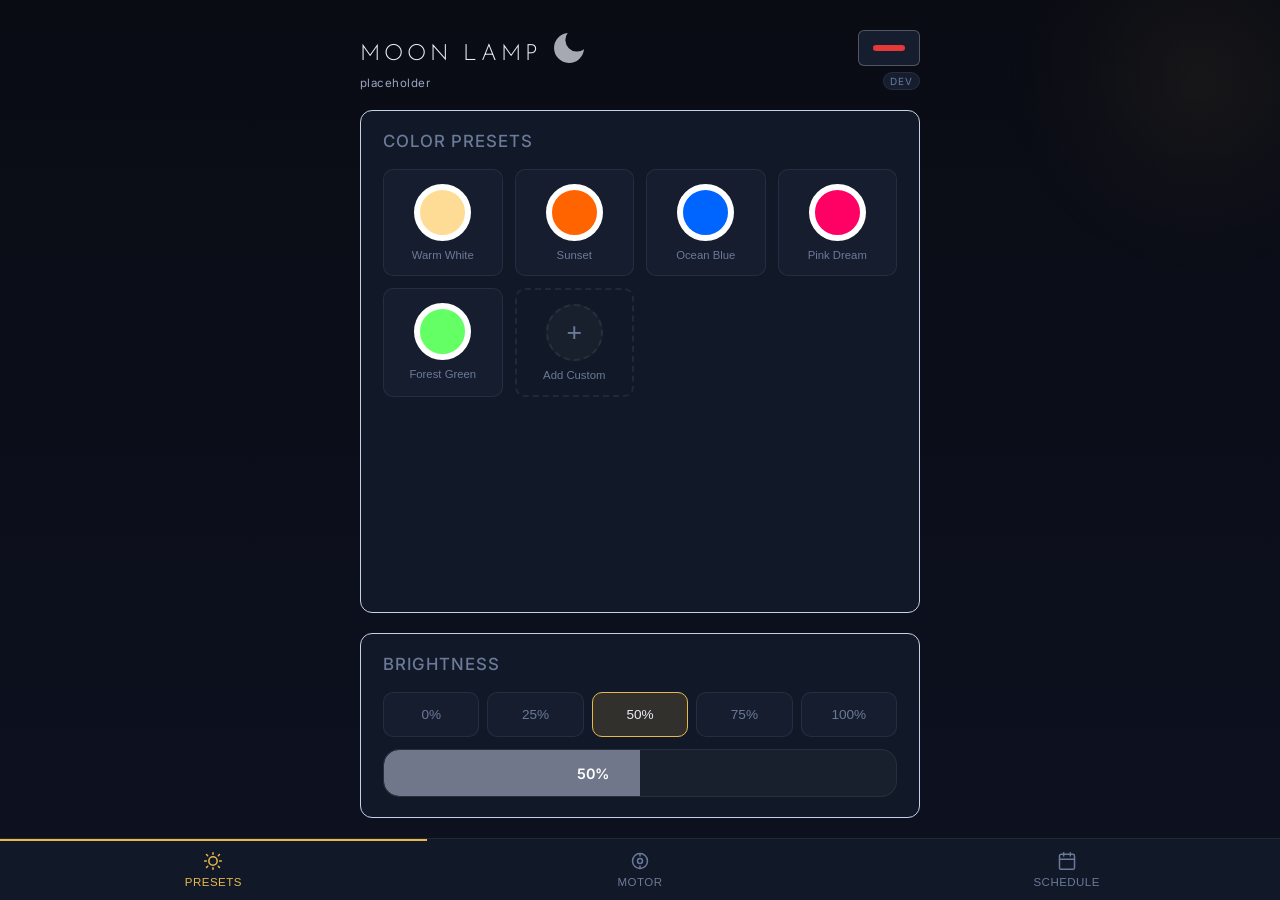
==== commit 23a34cd6: "Repositioned specific date display below motor dial with adjusted styling and removed margin from mo" ====
--- a/index.html
+++ b/index.html
@@ -167,16 +167,6 @@
                                 <div class="current-pos-value"><span id="currentPosition">0°</span></div>
                                 <div class="motor-value"><span id="motorValue">0°</span></div>
                             </div>
-                        </div>
-                        <div id="specificDateDisplay" class="specific-date-display">
-                            <svg width="13" height="13" viewBox="0 0 24 24" fill="none" stroke="currentColor"
-                                stroke-width="2" stroke-linecap="round" stroke-linejoin="round">
-                                <rect x="3" y="4" width="18" height="18" rx="2" ry="2"></rect>
-                                <line x1="16" y1="2" x2="16" y2="6"></line>
-                                <line x1="8" y1="2" x2="8" y2="6"></line>
-                                <line x1="3" y1="10" x2="21" y2="10"></line>
-                            </svg>
-                            <span id="specificDateText"></span>
                         </div>
                     </div>
                     <div class="motor-dial-container">
@@ -197,6 +187,17 @@
                             <circle cx="125" cy="125" r="12" style="fill: var(--background)" />
                             <g id="dialMoonPhase"></g>
                         </svg>
+                        
+                        <div id="specificDateDisplay" class="specific-date-display">
+                            <svg width="13" height="13" viewBox="0 0 24 24" fill="none" stroke="currentColor"
+                                stroke-width="2" stroke-linecap="round" stroke-linejoin="round">
+                                <rect x="3" y="4" width="18" height="18" rx="2" ry="2"></rect>
+                                <line x1="16" y1="2" x2="16" y2="6"></line>
+                                <line x1="8" y1="2" x2="8" y2="6"></line>
+                                <line x1="3" y1="10" x2="21" y2="10"></line>
+                            </svg>
+                            <span id="specificDateText"></span>
+                        </div>
                     </div>
                     <div class="motor-buttons-container">
                         <div class="motor-left-buttons">
--- a/css/components.css
+++ b/css/components.css
@@ -6,7 +6,7 @@
     background: var(--surface);
     padding: 0 14px;
     border-radius: 6px;
-    border: 1px solid var(--glass-border);
+    border: 1px solid rgba(255, 255, 255, 0.25);
     cursor: pointer;
     height: 36px;
 }
--- a/css/presets.css
+++ b/css/presets.css
@@ -247,7 +247,7 @@
     background: var(--glass-bg);
     border: 1px solid var(--glass-border);
     border-radius: 8px;
-    color: var(--text);
+    color: var(--text-secondary);
     font-size: 0.85em;
     cursor: pointer;
     text-align: center;
--- a/css/motor.css
+++ b/css/motor.css
@@ -60,8 +60,10 @@
     display: flex;
     flex-direction: column;
     align-items: center;
+    justify-content: flex-end;
     position: relative;
     flex: 1 0 auto;
+    margin-top: -10px;
 }
 
 #motorDial {
@@ -154,7 +156,6 @@
     align-items: flex-end;
     justify-content: space-between;
     width: 100%;
-    margin-top: 12px;
     flex-shrink: 0;
 }
 
@@ -496,8 +497,10 @@
     align-items: center;
     gap: 5px;
     font-size: 0.78em;
-    color: var(--text-secondary);
+    color: var(--text);
     white-space: nowrap;
+    margin-top: -25px;
+    scale: 1.1;
 }
 
 .specific-date-display.visible {
--- a/css/automations.css
+++ b/css/automations.css
@@ -78,3 +78,112 @@
     font-size: 1.1em;
     color: var(--text);
 }
+
+/* Preset swatch preview in automation dialog form rows */
+.preset-form-swatch {
+    width: 30px;
+    height: 30px;
+    border-radius: 50%;
+    border: 3px solid white;
+    box-shadow: 0 0 0 1px rgba(0, 0, 0, 0.2);
+    position: absolute;
+    left: 55px;
+    top: 50%;
+    transform: translateY(-50%);
+    pointer-events: none;
+    z-index: 1;
+}
+
+/* Custom preset select dropdown */
+.preset-custom-select {
+    flex: 1;
+    position: relative;
+}
+
+.preset-select-trigger {
+    display: flex;
+    align-items: center;
+    gap: 8px;
+    padding: 10px 14px;
+    background: var(--card-bg);
+    border: 1px solid var(--glass-border);
+    border-radius: 8px;
+    color: var(--text);
+    font-size: 0.95em;
+    cursor: pointer;
+    user-select: none;
+    -webkit-user-select: none;
+}
+
+.preset-select-trigger:hover {
+    border-color: var(--primary);
+}
+
+.trigger-swatch {
+    width: 14px;
+    height: 14px;
+    border-radius: 50%;
+    border: 2px solid white;
+    flex-shrink: 0;
+    box-shadow: 0 0 0 1px rgba(0, 0, 0, 0.15);
+}
+
+.trigger-name {
+    flex: 1;
+}
+
+.trigger-chevron {
+    flex-shrink: 0;
+    opacity: 0.5;
+    transition: transform 0.2s ease;
+}
+
+.preset-select-trigger.open .trigger-chevron {
+    transform: rotate(180deg);
+}
+
+.preset-select-dropdown {
+    display: none;
+    position: absolute;
+    top: calc(100% + 4px);
+    left: 0;
+    right: 0;
+    background: var(--card-bg);
+    border: 1px solid var(--glass-border);
+    border-radius: 8px;
+    z-index: 100;
+    overflow-y: auto;
+    max-height: 180px;
+    box-shadow: 0 4px 16px rgba(0, 0, 0, 0.3);
+}
+
+.preset-select-dropdown.open {
+    display: block;
+}
+
+.preset-select-option {
+    display: flex;
+    align-items: center;
+    gap: 8px;
+    padding: 9px 12px;
+    cursor: pointer;
+    color: var(--text);
+    font-size: 0.9em;
+}
+
+.preset-select-option:hover {
+    background: var(--surface);
+}
+
+.preset-select-option.selected {
+    background: var(--accent-bg);
+}
+
+.option-swatch {
+    width: 14px;
+    height: 14px;
+    border-radius: 50%;
+    border: 2px solid white;
+    flex-shrink: 0;
+    box-shadow: 0 0 0 1px rgba(0, 0, 0, 0.15);
+}
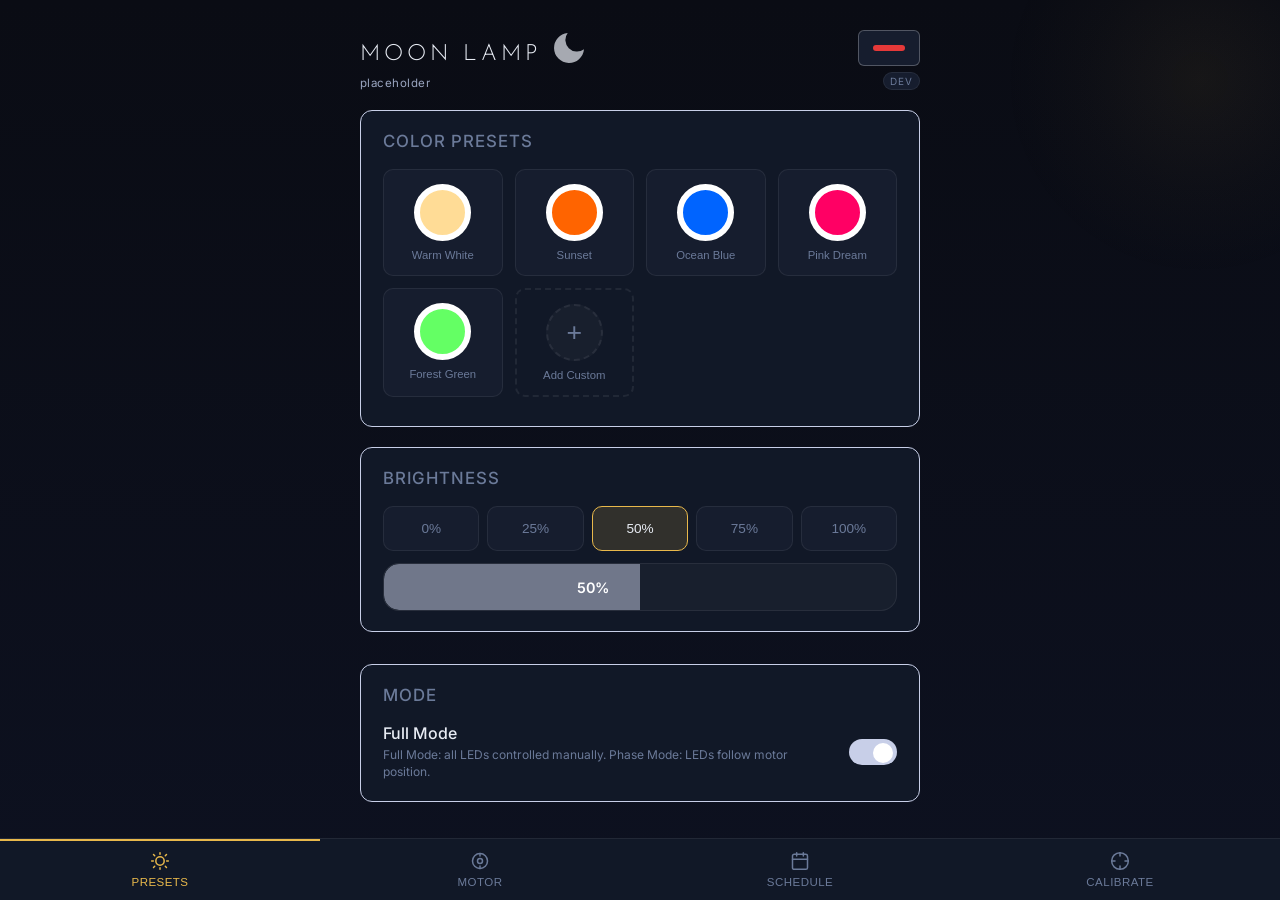
==== commit 2734a188: "Added Full Mode toggle with BLE characteristic, LED calibration tab with individual LED testing and " ====
--- a/index.html
+++ b/index.html
@@ -110,6 +110,20 @@
                             <div class="brightness-slider-fill" id="brightnessSliderFill"></div>
                             <span class="brightness-slider-value" id="brightnessSliderValue">50%</span>
                         </div>
+                    </div>
+                </div>
+
+                <div class="card settings-card">
+                    <h2>Mode</h2>
+                    <div class="settings-row">
+                        <div class="setting-info">
+                            <span id="fullModeLabel">Full Mode</span>
+                            <span class="setting-description">Full Mode: all LEDs controlled manually. Phase Mode: LEDs follow motor position.</span>
+                        </div>
+                        <label class="toggle-switch">
+                            <input type="checkbox" id="fullModeToggle" checked>
+                            <span class="toggle-slider"></span>
+                        </label>
                     </div>
                 </div>
             </div>
@@ -240,6 +254,14 @@
                                         </svg>
                                         Zero
                                     </button>
+                                    <button class="menu-item" id="resetPositionBtn">
+                                        <svg width="16" height="16" viewBox="0 0 24 24" fill="none" stroke="currentColor"
+                                            stroke-width="2" stroke-linecap="round" stroke-linejoin="round">
+                                            <path d="M3 12a9 9 0 1 0 9-9 9.75 9.75 0 0 0-6.74 2.74L3 8"></path>
+                                            <path d="M3 3v5h5"></path>
+                                        </svg>
+                                        Reset Position
+                                    </button>
                                     <button class="menu-item" id="specificDateBtn">
                                         <svg width="16" height="16" viewBox="0 0 24 24" fill="none" stroke="currentColor"
                                             stroke-width="2" stroke-linecap="round" stroke-linejoin="round">
@@ -272,6 +294,41 @@
                 <div class="motor-preset-scroll">
                     <div class="motor-preset-list" id="motorPresetList"></div>
                 </div>
+            </div>
+        </div>
+
+        <!-- Calibration Tab (temporary - for LED ring offset calibration) -->
+        <div class="tab-content" id="calibration">
+            <div class="card">
+                <h2>LED Calibration</h2>
+                <p class="info-text">Use Reset Position to align motor with Hall sensor (0°), then light up individual LEDs to find which index is at position 0°.</p>
+                
+                <div class="calibration-section">
+                    <h3 style="font-size: 0.9em; margin-bottom: 12px; color: var(--text-secondary);">Test Individual LEDs</h3>
+                    <div class="led-test-grid" id="ledTestGrid">
+                        <button class="btn led-test-btn" data-led="0">LED 0</button>
+                        <button class="btn led-test-btn" data-led="1">LED 1</button>
+                        <button class="btn led-test-btn" data-led="2">LED 2</button>
+                        <button class="btn led-test-btn" data-led="3">LED 3</button>
+                        <button class="btn led-test-btn" data-led="4">LED 4</button>
+                        <button class="btn led-test-btn" data-led="5">LED 5</button>
+                        <button class="btn led-test-btn" data-led="6">LED 6</button>
+                        <button class="btn led-test-btn" data-led="7">LED 7</button>
+                    </div>
+                </div>
+
+                <div class="calibration-section" style="margin-top: 20px;">
+                    <h3 style="font-size: 0.9em; margin-bottom: 12px; color: var(--text-secondary);">Quick Actions</h3>
+                    <div class="calibration-actions">
+                        <button class="btn" id="calAllOnBtn">All LEDs ON</button>
+                        <button class="btn" id="calAllOffBtn">All LEDs OFF</button>
+                        <button class="btn btn-primary" id="calResetPositionBtn">Reset Position</button>
+                    </div>
+                </div>
+
+                <p class="info-text" style="margin-top: 16px; font-size: 0.8em;">
+                    Once you identify which LED is at the Hall sensor position (0°), that LED index becomes the LED_RING_OFFSET constant in firmware.
+                </p>
             </div>
         </div>
 
@@ -304,6 +361,10 @@
             <svg width="20" height="20" viewBox="0 0 24 24" fill="none" stroke="currentColor" stroke-width="1.8" stroke-linecap="round" stroke-linejoin="round"><rect x="3" y="4" width="18" height="18" rx="2"/><line x1="16" y1="2" x2="16" y2="6"/><line x1="8" y1="2" x2="8" y2="6"/><line x1="3" y1="10" x2="21" y2="10"/></svg>
             <span>Schedule</span>
         </button>
+        <button class="tab-btn" data-tab="calibration">
+            <svg width="20" height="20" viewBox="0 0 24 24" fill="none" stroke="currentColor" stroke-width="1.8" stroke-linecap="round" stroke-linejoin="round"><circle cx="12" cy="12" r="10"/><line x1="22" y1="12" x2="18" y2="12"/><line x1="6" y1="12" x2="2" y2="12"/><line x1="12" y1="6" x2="12" y2="2"/><line x1="12" y1="22" x2="12" y2="18"/></svg>
+            <span>Calibrate</span>
+        </button>
     </div>
 
     <script src="suncalc.js"></script>
--- a/css/base.css
+++ b/css/base.css
@@ -35,8 +35,8 @@
     --dial-current: #3b82f6;
     --accent-bg: rgba(232, 184, 75, 0.15);
     --hover-border: rgba(255, 255, 255, 0.15);
-    --connect-pulse-from: #60a5fa;
-    --connect-pulse-to: #2563eb;
+    --connect-pulse-from: #4b9dff;
+    --connect-pulse-to: #4873ed;
     --slider-text: #fff;
 }
 
@@ -53,12 +53,12 @@
     --text-secondary: #5a6580;
     --accent: #f59e0b;
     --accent-glow: rgba(245, 158, 11, 0.2);
-    --success: #16a34a;
+    --success: #4bc54d;
     --success-glow: rgba(22, 163, 74, 0.2);
-    --danger: #ef4444;
+    --danger: #f15151;
     --danger-glow: rgba(239, 68, 68, 0.2);
-    --connect-pulse-from: #5193e0;
-    --connect-pulse-to: #1d4ed8;
+    --connect-pulse-from: #4b9dff;
+    --connect-pulse-to: #4873ed;
     --glass-bg: rgba(0, 0, 0, 0.02);
     --glass-border: rgba(0, 0, 0, 0.08);
     --surface: #e8ebf4;
--- a/css/components.css
+++ b/css/components.css
@@ -42,13 +42,22 @@
     min-width: 4px;
     height: 4px;
     border-radius: 50%;
-    background: rgba(180, 30, 30, 0.85);
+    background: #ad2020;
     flex-shrink: 0;
 }
 
+[data-theme="light"] .status-retry-dot {
+    width: 4px;
+    min-width: 4px;
+    height: 4px;
+    border-radius: 50%;
+    background: #fb7878;
+    flex-shrink: 0;
+}
+
 .status-dot.connecting {
-    background: var(--connect-pulse-from, #60a5fa);
-    animation: pulse-connect 1.3s ease-in-out infinite;
+    background: var(--connect-pulse-from, #4b9dff);
+    animation: pulse-connect 1s ease infinite;
 }
 
 .status-dot.connected {
@@ -73,12 +82,12 @@
 
 @keyframes pulse-connect {
     0%, 100% {
-        background: var(--connect-pulse-from, #60a5fa);
+        background: var(--connect-pulse-from, #4b9dff);
         transform: scaleY(1);
     }
     50% {
-        background: var(--connect-pulse-to, #2563eb);
-        transform: scaleY(0.75);
+        background: var(--connect-pulse-to, #4873ed);
+        transform: scaleY(0.8);
     }
 }
 
@@ -487,3 +496,111 @@
     flex: 1;
     margin-bottom: 0;
 }
+
+/* Calibration Tab */
+.led-test-grid {
+    display: grid;
+    grid-template-columns: repeat(4, 1fr);
+    gap: 8px;
+}
+
+.led-test-btn {
+    padding: 12px 8px;
+    font-size: 0.85em;
+}
+
+.led-test-btn.active {
+    background: var(--primary);
+    color: white;
+}
+
+.calibration-actions {
+    display: flex;
+    gap: 8px;
+    flex-wrap: wrap;
+}
+
+.calibration-actions .btn {
+    flex: 1;
+    min-width: 100px;
+}
+
+/* Settings Card */
+.settings-card {
+    margin-top: 12px;
+}
+
+.settings-row {
+    display: flex;
+    justify-content: space-between;
+    align-items: center;
+    gap: 16px;
+}
+
+.setting-info {
+    display: flex;
+    flex-direction: column;
+    gap: 4px;
+    flex: 1;
+}
+
+.setting-info > span:first-child {
+    font-weight: 500;
+    color: var(--text-primary);
+}
+
+.setting-description {
+    font-size: 0.75em;
+    color: var(--text-secondary);
+    line-height: 1.4;
+}
+
+/* Toggle Switch */
+.toggle-switch {
+    position: relative;
+    display: inline-block;
+    width: 48px;
+    height: 26px;
+    flex-shrink: 0;
+}
+
+.toggle-switch input {
+    opacity: 0;
+    width: 0;
+    height: 0;
+}
+
+.toggle-slider {
+    position: absolute;
+    cursor: pointer;
+    top: 0;
+    left: 0;
+    right: 0;
+    bottom: 0;
+    background-color: var(--surface);
+    border: 1px solid var(--border);
+    transition: 0.2s;
+    border-radius: 26px;
+}
+
+.toggle-slider:before {
+    position: absolute;
+    content: "";
+    height: 20px;
+    width: 20px;
+    left: 2px;
+    bottom: 2px;
+    background-color: var(--text-secondary);
+    transition: 0.2s;
+    border-radius: 50%;
+}
+
+.toggle-switch input:checked + .toggle-slider {
+    background-color: var(--primary);
+    border-color: var(--primary);
+}
+
+.toggle-switch input:checked + .toggle-slider:before {
+    transform: translateX(22px);
+    background-color: white;
+}
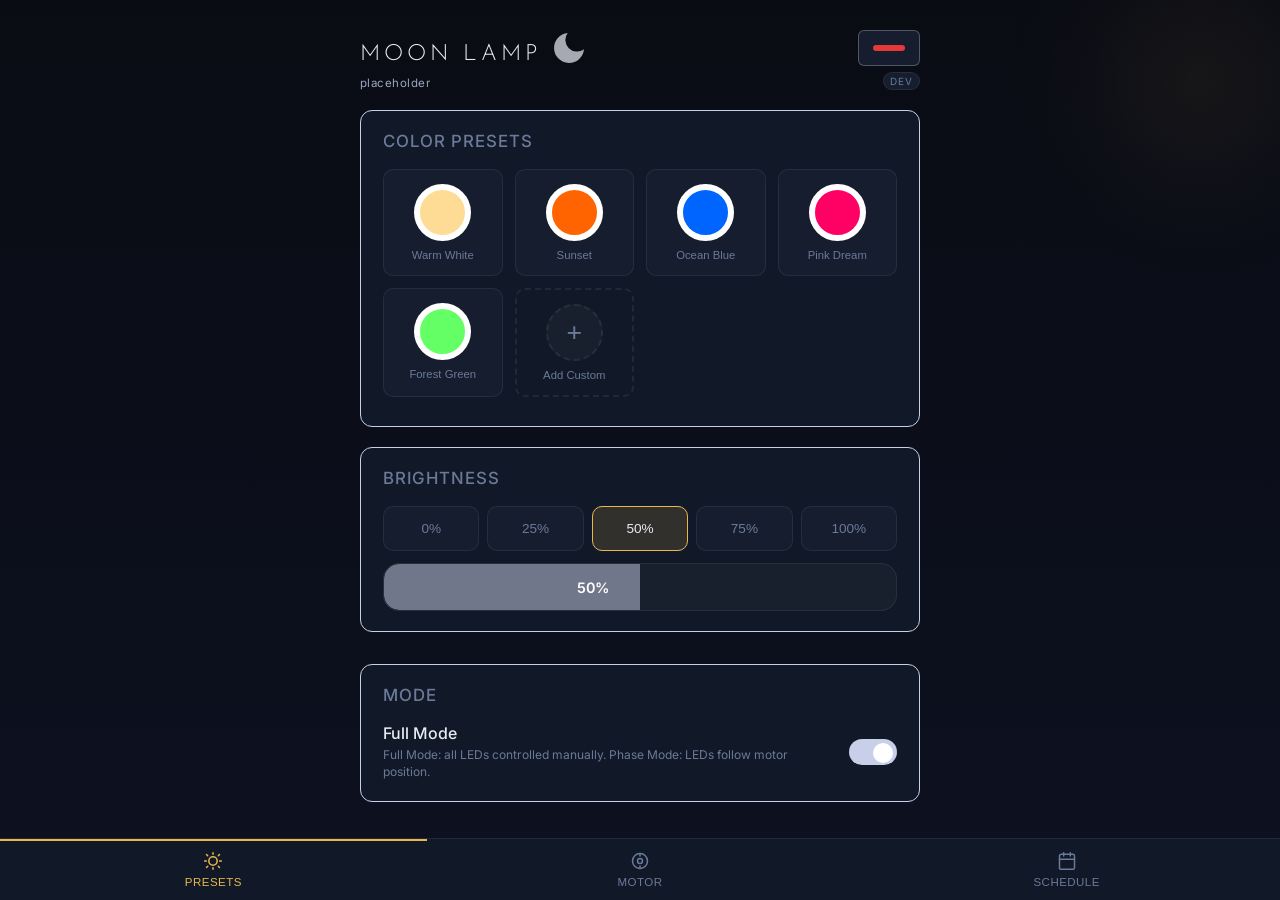
==== commit 04226015: "Removed LED calibration tab and replaced calibrate button with set full moon command, added Full Lam" ====
--- a/index.html
+++ b/index.html
@@ -234,25 +234,20 @@
                                         </svg>
                                         Update every
                                     </button>
-                                    <button class="menu-item" id="calibrateBtn">
+                                    <button class="menu-item" id="zeroBtn">
                                         <svg width="16" height="16" viewBox="0 0 24 24" fill="none" stroke="currentColor"
                                             stroke-width="2" stroke-linecap="round" stroke-linejoin="round">
                                             <circle cx="12" cy="12" r="10"></circle>
-                                            <line x1="22" y1="12" x2="18" y2="12"></line>
-                                            <line x1="6" y1="12" x2="2" y2="12"></line>
-                                            <line x1="12" y1="6" x2="12" y2="2"></line>
-                                            <line x1="12" y1="22" x2="12" y2="18"></line>
-                                        </svg>
-                                        Calibrate
-                                    </button>
-                                    <button class="menu-item" id="zeroBtn">
-                                        <svg width="16" height="16" viewBox="0 0 24 24" fill="none" stroke="currentColor"
-                                            stroke-width="2" stroke-linecap="round" stroke-linejoin="round">
-                                            <circle cx="12" cy="12" r="10"></circle>
-                                            <line x1="12" y1="8" x2="12" y2="16"></line>
-                                            <line x1="8" y1="12" x2="16" y2="12"></line>
-                                        </svg>
-                                        Zero
+                                            <circle cx="12" cy="12" r="3"></circle>
+                                        </svg>
+                                        Set as New Moon
+                                    </button>
+                                    <button class="menu-item" id="fullMoonBtn">
+                                        <svg width="16" height="16" viewBox="0 0 24 24" fill="none" stroke="currentColor"
+                                            stroke-width="2" stroke-linecap="round" stroke-linejoin="round">
+                                            <circle cx="12" cy="12" r="10" fill="currentColor"></circle>
+                                        </svg>
+                                        Set as Full Moon
                                     </button>
                                     <button class="menu-item" id="resetPositionBtn">
                                         <svg width="16" height="16" viewBox="0 0 24 24" fill="none" stroke="currentColor"
@@ -294,41 +289,6 @@
                 <div class="motor-preset-scroll">
                     <div class="motor-preset-list" id="motorPresetList"></div>
                 </div>
-            </div>
-        </div>
-
-        <!-- Calibration Tab (temporary - for LED ring offset calibration) -->
-        <div class="tab-content" id="calibration">
-            <div class="card">
-                <h2>LED Calibration</h2>
-                <p class="info-text">Use Reset Position to align motor with Hall sensor (0°), then light up individual LEDs to find which index is at position 0°.</p>
-                
-                <div class="calibration-section">
-                    <h3 style="font-size: 0.9em; margin-bottom: 12px; color: var(--text-secondary);">Test Individual LEDs</h3>
-                    <div class="led-test-grid" id="ledTestGrid">
-                        <button class="btn led-test-btn" data-led="0">LED 0</button>
-                        <button class="btn led-test-btn" data-led="1">LED 1</button>
-                        <button class="btn led-test-btn" data-led="2">LED 2</button>
-                        <button class="btn led-test-btn" data-led="3">LED 3</button>
-                        <button class="btn led-test-btn" data-led="4">LED 4</button>
-                        <button class="btn led-test-btn" data-led="5">LED 5</button>
-                        <button class="btn led-test-btn" data-led="6">LED 6</button>
-                        <button class="btn led-test-btn" data-led="7">LED 7</button>
-                    </div>
-                </div>
-
-                <div class="calibration-section" style="margin-top: 20px;">
-                    <h3 style="font-size: 0.9em; margin-bottom: 12px; color: var(--text-secondary);">Quick Actions</h3>
-                    <div class="calibration-actions">
-                        <button class="btn" id="calAllOnBtn">All LEDs ON</button>
-                        <button class="btn" id="calAllOffBtn">All LEDs OFF</button>
-                        <button class="btn btn-primary" id="calResetPositionBtn">Reset Position</button>
-                    </div>
-                </div>
-
-                <p class="info-text" style="margin-top: 16px; font-size: 0.8em;">
-                    Once you identify which LED is at the Hall sensor position (0°), that LED index becomes the LED_RING_OFFSET constant in firmware.
-                </p>
             </div>
         </div>
 
@@ -361,10 +321,6 @@
             <svg width="20" height="20" viewBox="0 0 24 24" fill="none" stroke="currentColor" stroke-width="1.8" stroke-linecap="round" stroke-linejoin="round"><rect x="3" y="4" width="18" height="18" rx="2"/><line x1="16" y1="2" x2="16" y2="6"/><line x1="8" y1="2" x2="8" y2="6"/><line x1="3" y1="10" x2="21" y2="10"/></svg>
             <span>Schedule</span>
         </button>
-        <button class="tab-btn" data-tab="calibration">
-            <svg width="20" height="20" viewBox="0 0 24 24" fill="none" stroke="currentColor" stroke-width="1.8" stroke-linecap="round" stroke-linejoin="round"><circle cx="12" cy="12" r="10"/><line x1="22" y1="12" x2="18" y2="12"/><line x1="6" y1="12" x2="2" y2="12"/><line x1="12" y1="6" x2="12" y2="2"/><line x1="12" y1="22" x2="12" y2="18"/></svg>
-            <span>Calibrate</span>
-        </button>
     </div>
 
     <script src="suncalc.js"></script>
--- a/css/components.css
+++ b/css/components.css
@@ -497,34 +497,6 @@
     margin-bottom: 0;
 }
 
-/* Calibration Tab */
-.led-test-grid {
-    display: grid;
-    grid-template-columns: repeat(4, 1fr);
-    gap: 8px;
-}
-
-.led-test-btn {
-    padding: 12px 8px;
-    font-size: 0.85em;
-}
-
-.led-test-btn.active {
-    background: var(--primary);
-    color: white;
-}
-
-.calibration-actions {
-    display: flex;
-    gap: 8px;
-    flex-wrap: wrap;
-}
-
-.calibration-actions .btn {
-    flex: 1;
-    min-width: 100px;
-}
-
 /* Settings Card */
 .settings-card {
     margin-top: 12px;
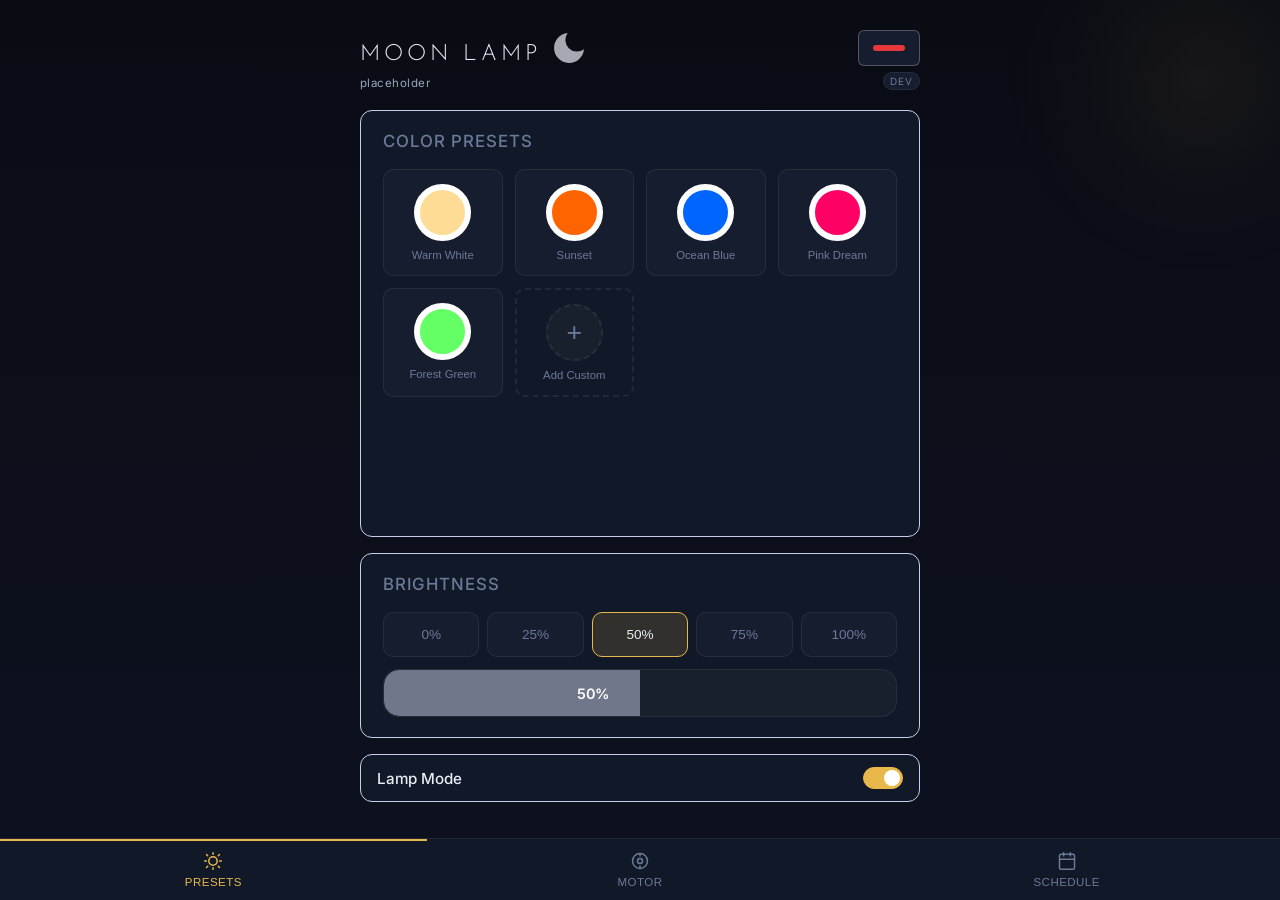
==== commit df811bdb: "Added color swatches to automation list items showing preset colors, replaced Full Lamp text toggle " ====
--- a/index.html
+++ b/index.html
@@ -114,12 +114,8 @@
                 </div>
 
                 <div class="card settings-card">
-                    <h2>Mode</h2>
                     <div class="settings-row">
-                        <div class="setting-info">
-                            <span id="fullModeLabel">Full Mode</span>
-                            <span class="setting-description">Full Mode: all LEDs controlled manually. Phase Mode: LEDs follow motor position.</span>
-                        </div>
+                        <span class="mode-label">Lamp Mode</span>
                         <label class="toggle-switch">
                             <input type="checkbox" id="fullModeToggle" checked>
                             <span class="toggle-slider"></span>
--- a/css/components.css
+++ b/css/components.css
@@ -250,7 +250,7 @@
     margin-bottom: 12px;
 }
 
-.form-row label {
+.form-row label:not(.toggle-switch) {
     min-width: 80px;
     color: var(--text-secondary);
     font-size: 0.9em;
@@ -499,7 +499,14 @@
 
 /* Settings Card */
 .settings-card {
-    margin-top: 12px;
+    margin-top: 0;
+    padding: 12px 16px;
+}
+
+.mode-label {
+    font-weight: 500;
+    font-size: 0.95em;
+    color: var(--text);
 }
 
 .settings-row {
@@ -527,12 +534,12 @@
     line-height: 1.4;
 }
 
-/* Toggle Switch */
+/* Toggle Switch — Compact Accent Pill (Design B) */
 .toggle-switch {
     position: relative;
     display: inline-block;
-    width: 48px;
-    height: 26px;
+    width: 40px;
+    height: 22px;
     flex-shrink: 0;
 }
 
@@ -550,29 +557,29 @@
     right: 0;
     bottom: 0;
     background-color: var(--surface);
-    border: 1px solid var(--border);
-    transition: 0.2s;
-    border-radius: 26px;
+    border: 1.5px solid var(--glass-border);
+    transition: 0.25s;
+    border-radius: 22px;
 }
 
 .toggle-slider:before {
     position: absolute;
     content: "";
-    height: 20px;
-    width: 20px;
+    height: 16px;
+    width: 16px;
     left: 2px;
-    bottom: 2px;
+    top: 2px;
     background-color: var(--text-secondary);
-    transition: 0.2s;
+    transition: 0.25s;
     border-radius: 50%;
 }
 
 .toggle-switch input:checked + .toggle-slider {
-    background-color: var(--primary);
-    border-color: var(--primary);
+    background-color: var(--accent);
+    border-color: var(--accent);
 }
 
 .toggle-switch input:checked + .toggle-slider:before {
-    transform: translateX(22px);
+    transform: translateX(18px);
     background-color: white;
 }
--- a/css/presets.css
+++ b/css/presets.css
@@ -5,7 +5,7 @@
     flex: 1;
     min-height: 0;
     overflow: hidden;
-    gap: 20px;
+    gap: 16px;
 }
 
 .color-presets-card {
--- a/css/automations.css
+++ b/css/automations.css
@@ -57,6 +57,28 @@
 .automation-preset {
     font-size: 0.85em;
     color: var(--text-secondary);
+    display: flex;
+    align-items: center;
+    gap: 6px;
+}
+
+.automation-preset-swatch {
+    width: 10px;
+    height: 10px;
+    border-radius: 50%;
+    flex-shrink: 0;
+    border: 1.5px solid var(--glass-border);
+}
+
+[data-theme="light"] .automation-preset-swatch {
+    border-color: rgba(0, 0, 0, 0.2);
+}
+
+.automation-lamp-icon {
+    vertical-align: middle;
+    margin-left: 2px;
+    opacity: 0.7;
+    color: var(--accent);
 }
 
 .automation-actions {
@@ -187,3 +209,15 @@
     flex-shrink: 0;
     box-shadow: 0 0 0 1px rgba(0, 0, 0, 0.15);
 }
+
+.automation-mode-row {
+    display: flex;
+    justify-content: space-between;
+    align-items: center;
+}
+
+.automation-mode-label {
+    font-size: 0.95em;
+    font-weight: 500;
+    color: var(--text);
+}
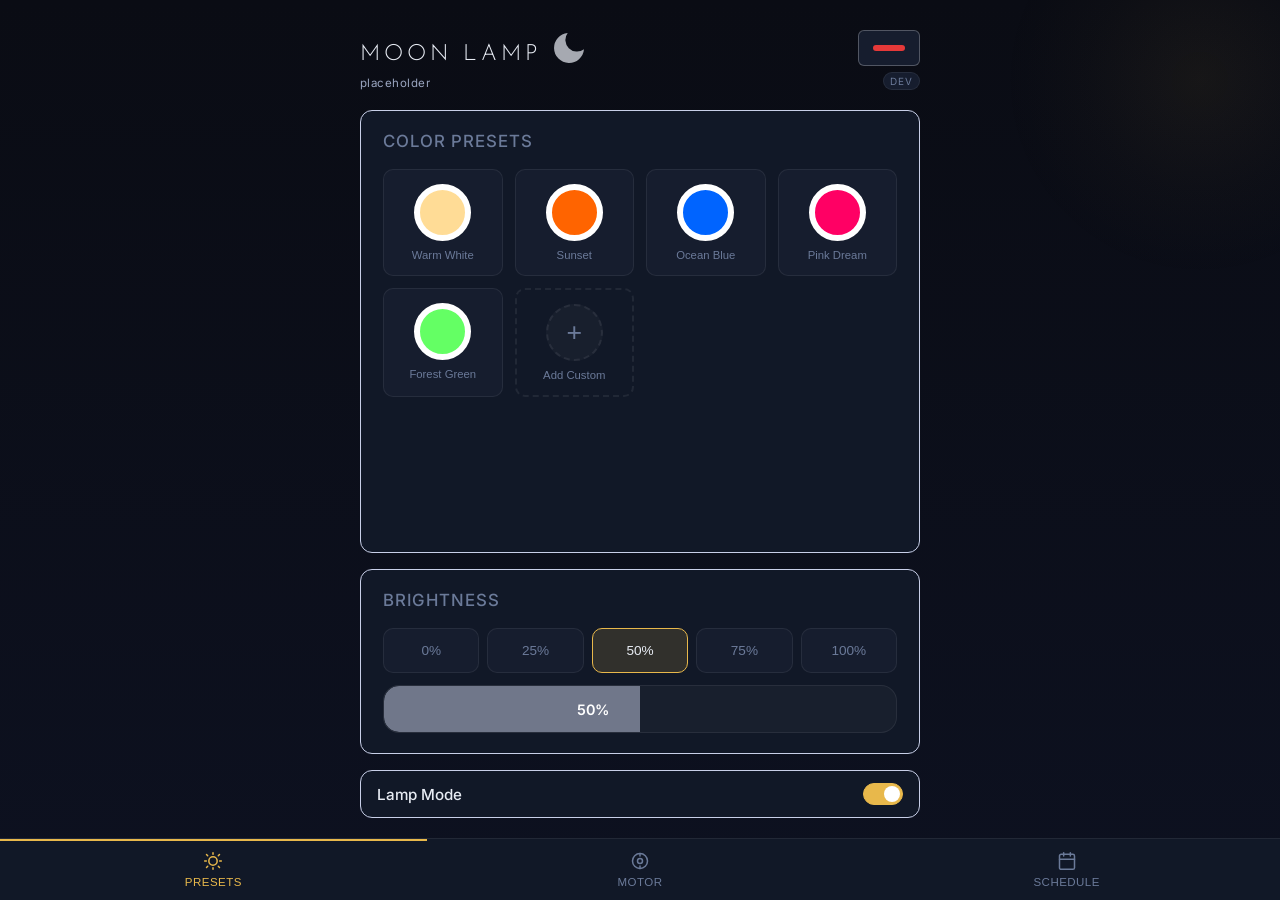
==== commit 683ab77a: "Added authentication system with color sequence pairing overlay, token-based auth flow, security ena" ====
--- a/index.html
+++ b/index.html
@@ -30,6 +30,7 @@
     <link rel="stylesheet" href="css/automations.css">
     <link rel="stylesheet" href="css/modal.css">
     <link rel="stylesheet" href="css/responsive.css">
+    <link rel="stylesheet" href="css/auth.css">
 
     <link rel="icon" type="image/svg+xml" href="icon.svg">
     <link rel="icon" type="image/png" href="icon-192.png">
--- a/css/components.css
+++ b/css/components.css
@@ -500,6 +500,7 @@
 /* Settings Card */
 .settings-card {
     margin-top: 0;
+    margin-bottom: 0;
     padding: 12px 16px;
 }
 
--- a/css/auth.css
+++ b/css/auth.css
@@ -0,0 +1,199 @@
+/* Auth Pairing Overlay */
+.auth-overlay {
+    position: fixed;
+    inset: 0;
+    z-index: 10000;
+    background: var(--background);
+    display: flex;
+    align-items: center;
+    justify-content: center;
+    opacity: 0;
+    transition: opacity 0.3s ease;
+}
+
+.auth-overlay.visible {
+    opacity: 1;
+}
+
+.auth-container {
+    width: 100%;
+    max-width: 400px;
+    padding: 32px 24px;
+    text-align: center;
+}
+
+.auth-header {
+    margin-bottom: 24px;
+}
+
+.auth-icon {
+    width: 64px;
+    height: 64px;
+    margin: 0 auto 16px;
+    background: var(--surface-raised);
+    border-radius: 50%;
+    display: flex;
+    align-items: center;
+    justify-content: center;
+}
+
+.auth-title {
+    font-size: 1.1em;
+    font-weight: 600;
+    letter-spacing: 0.06em;
+    text-transform: uppercase;
+    color: var(--text);
+    margin: 0;
+}
+
+.auth-instruction {
+    font-size: 0.9em;
+    color: var(--text-secondary);
+    line-height: 1.5;
+    margin: 0 0 24px;
+    min-height: 2.5em;
+    transition: color 0.2s ease;
+}
+
+.auth-status-error {
+    color: var(--danger);
+}
+
+.auth-status-info {
+    color: var(--text-secondary);
+}
+
+/* Sequence slots */
+.auth-slots {
+    display: flex;
+    justify-content: center;
+    gap: 10px;
+    margin-bottom: 28px;
+}
+
+.auth-slot {
+    width: 40px;
+    height: 40px;
+    border-radius: 8px;
+    border: 2px solid var(--glass-border);
+    transition: background 0.2s ease, border-color 0.2s ease, transform 0.15s ease;
+}
+
+.auth-slot.empty {
+    background: var(--surface);
+}
+
+.auth-slot:not(.empty) {
+    border-color: rgba(255, 255, 255, 0.2);
+    transform: scale(1.05);
+}
+
+/* Color buttons */
+.auth-colors {
+    display: grid;
+    grid-template-columns: repeat(3, 1fr);
+    gap: 12px;
+    margin-bottom: 20px;
+    max-width: 300px;
+    margin-left: auto;
+    margin-right: auto;
+}
+
+.auth-color-btn {
+    aspect-ratio: 1;
+    border: 2px solid rgba(255, 255, 255, 0.15);
+    border-radius: 12px;
+    cursor: pointer;
+    display: flex;
+    align-items: flex-end;
+    justify-content: center;
+    padding-bottom: 8px;
+    transition: transform 0.15s ease, border-color 0.2s ease, opacity 0.2s ease;
+    position: relative;
+    -webkit-tap-highlight-color: transparent;
+}
+
+.auth-color-btn:hover {
+    border-color: rgba(255, 255, 255, 0.35);
+    transform: scale(1.05);
+}
+
+.auth-color-btn:active {
+    transform: scale(0.95);
+}
+
+.auth-color-btn:disabled {
+    opacity: 0.35;
+    cursor: not-allowed;
+    transform: none !important;
+}
+
+.auth-color-label {
+    font-size: 0.7em;
+    font-weight: 600;
+    letter-spacing: 0.04em;
+    text-transform: uppercase;
+    color: rgba(0, 0, 0, 0.7);
+    text-shadow: 0 0 4px rgba(255, 255, 255, 0.5);
+}
+
+/* White button needs dark text without text-shadow */
+.auth-color-btn[data-index="5"] .auth-color-label {
+    color: rgba(0, 0, 0, 0.6);
+    text-shadow: none;
+}
+
+/* Dark colors need light labels */
+.auth-color-btn[data-index="2"] .auth-color-label,
+.auth-color-btn[data-index="4"] .auth-color-label {
+    color: rgba(255, 255, 255, 0.85);
+    text-shadow: 0 0 4px rgba(0, 0, 0, 0.5);
+}
+
+/* Actions */
+.auth-actions {
+    display: flex;
+    justify-content: center;
+}
+
+.auth-undo-btn {
+    background: var(--surface);
+    color: var(--text);
+    border: 1px solid var(--glass-border);
+    border-radius: 8px;
+    padding: 10px 32px;
+    font-size: 0.85em;
+    font-weight: 500;
+    cursor: pointer;
+    transition: background 0.2s ease, border-color 0.2s ease, transform 0.15s ease;
+}
+
+.auth-undo-btn:hover:not(:disabled) {
+    background: var(--surface-raised);
+    border-color: var(--hover-border);
+}
+
+.auth-undo-btn:active:not(:disabled) {
+    transform: scale(0.97);
+}
+
+.auth-undo-btn:disabled {
+    opacity: 0.35;
+    cursor: not-allowed;
+}
+
+/* Responsive */
+@media (max-width: 360px) {
+    .auth-container {
+        padding: 24px 16px;
+    }
+
+    .auth-slot {
+        width: 34px;
+        height: 34px;
+    }
+
+    .auth-colors {
+        gap: 8px;
+    }
+}
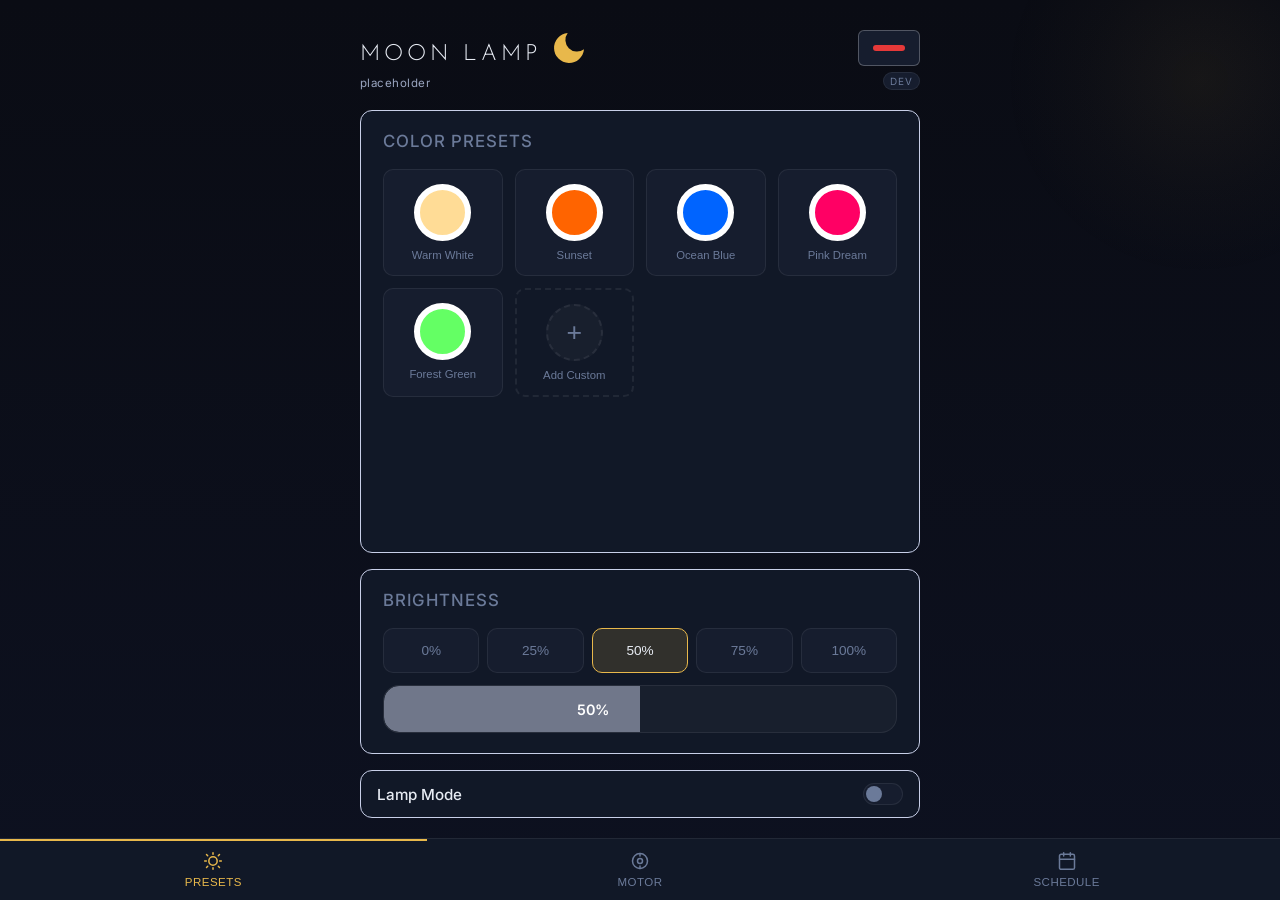
==== commit 7a07bf1c: "Updated title moon icon to dynamically reflect lamp state with crescent/full moon shapes and accent " ====
--- a/index.html
+++ b/index.html
@@ -118,7 +118,7 @@
                     <div class="settings-row">
                         <span class="mode-label">Lamp Mode</span>
                         <label class="toggle-switch">
-                            <input type="checkbox" id="fullModeToggle" checked>
+                            <input type="checkbox" id="fullModeToggle">
                             <span class="toggle-slider"></span>
                         </label>
                     </div>
--- a/css/base.css
+++ b/css/base.css
@@ -38,6 +38,7 @@
     --connect-pulse-from: #4b9dff;
     --connect-pulse-to: #4873ed;
     --slider-text: #fff;
+    --title-moon: #a8abb1;
 }
 
 [data-theme="light"] {
@@ -67,6 +68,7 @@
     --dial-current: #2563eb;
     --accent-bg: rgba(245, 158, 11, 0.15);
     --hover-border: rgba(0, 0, 0, 0.2);
+    --title-moon: #5a5e6d;
 }
 
 body {
@@ -214,8 +216,7 @@
 
 #titleMoonIcon {
     display: inline-flex;
-    color: var(--text);
-    opacity: 0.7;
+    color: var(--title-moon);
     line-height: 0;
     position: relative;
     top: 8px;
